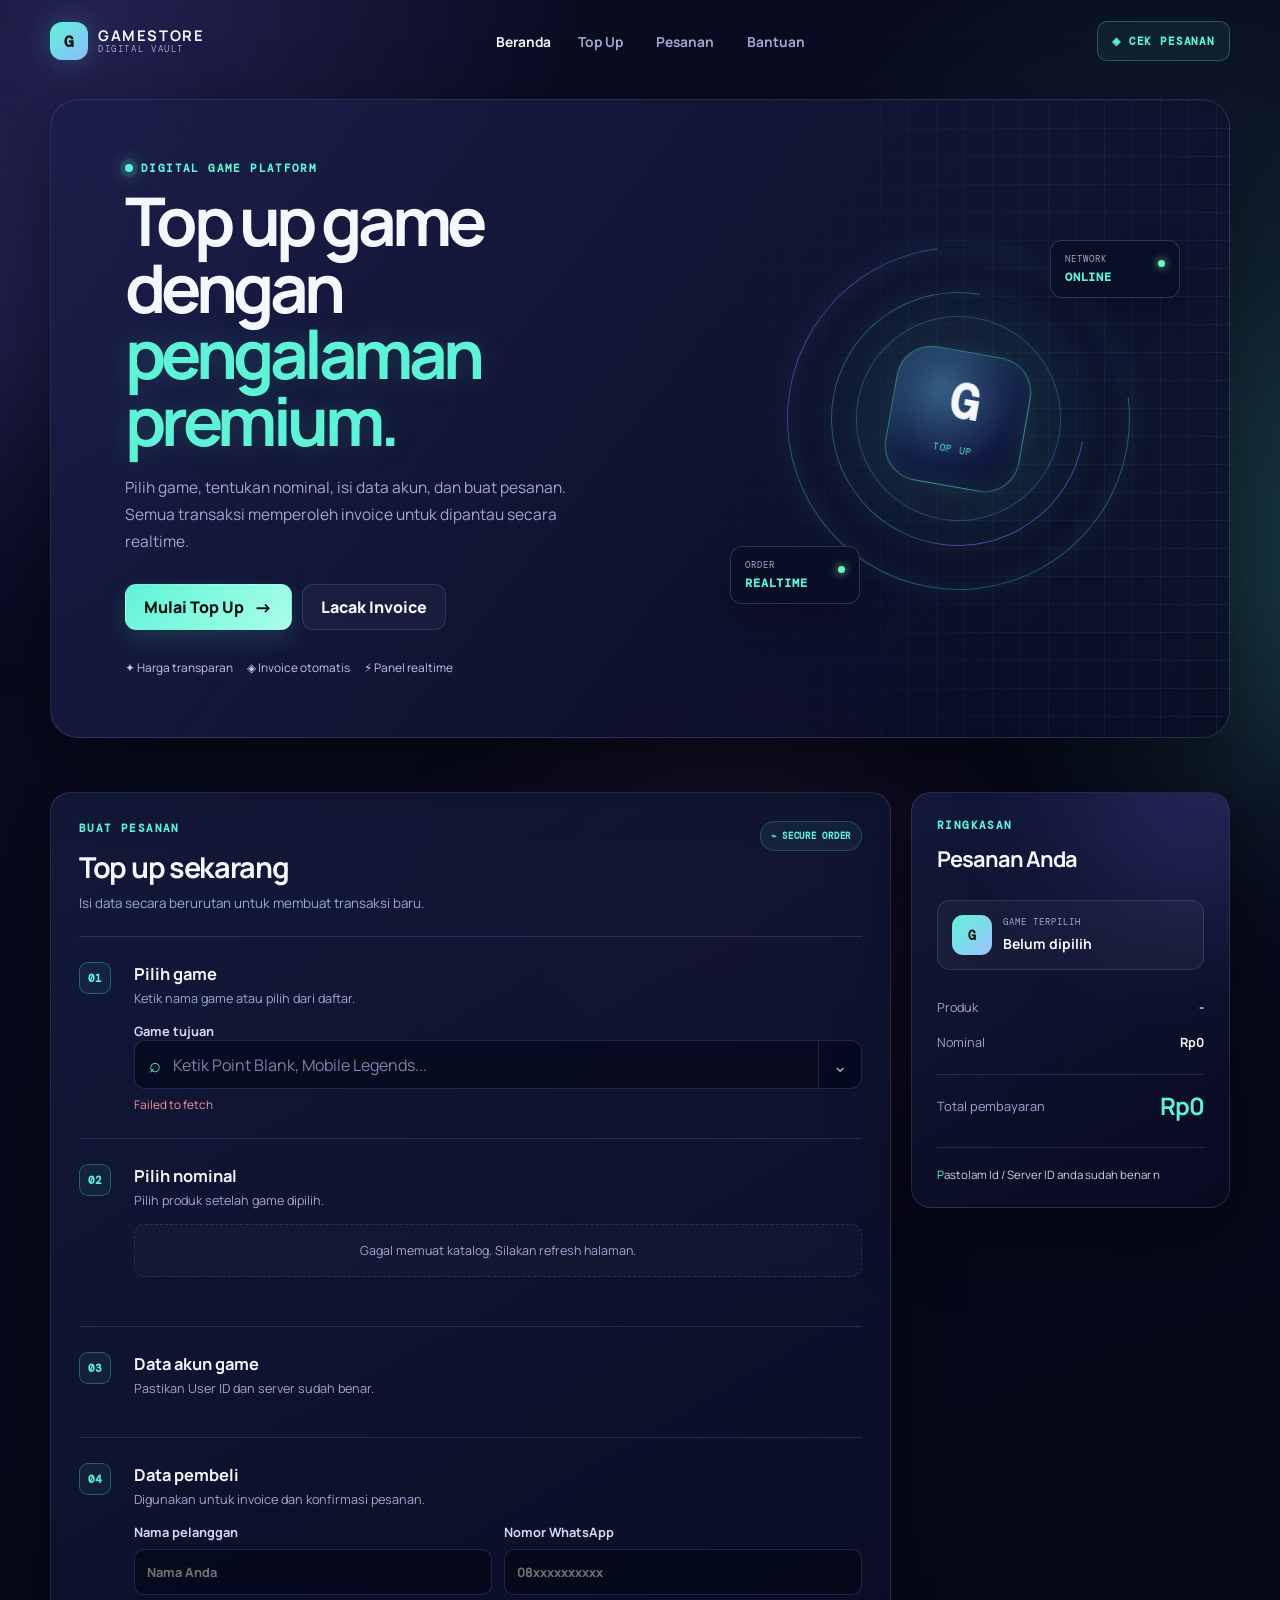
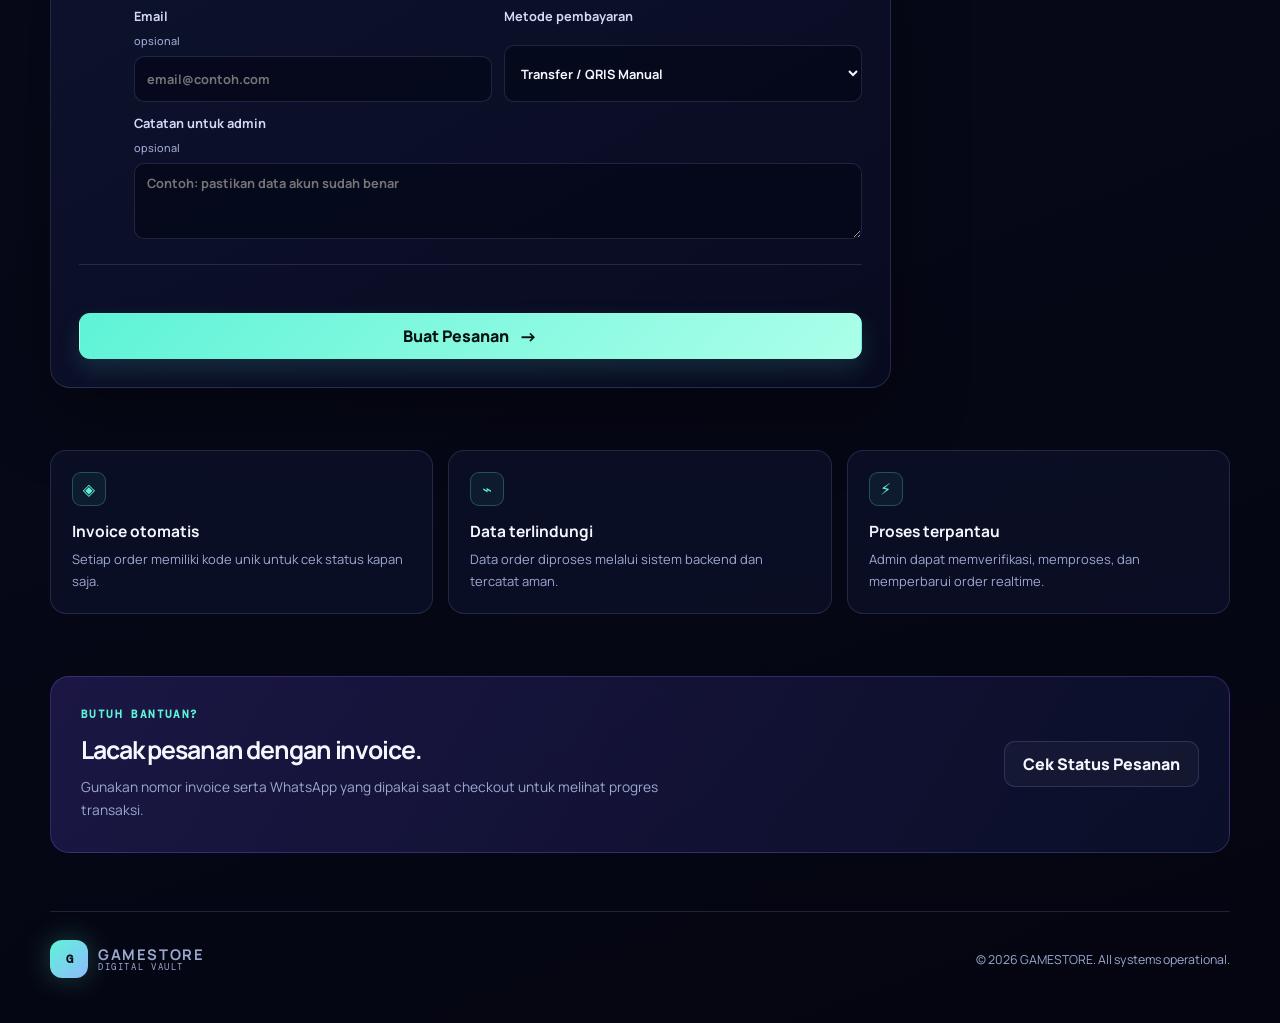
==== storefront/index.html @ 0020d5bc "Update index.html" ====
<!DOCTYPE html>
<html lang="id">
<head>
  <meta charset="UTF-8" />
  <meta name="viewport" content="width=device-width, initial-scale=1.0" />
  <meta name="theme-color" content="#07091a" />
  <meta name="description" content="Top up game modern, cepat, aman, dan tercatat otomatis." />
  <title>GAMESTORE — Top Up Game & Voucher</title>
  <link rel="stylesheet" href="./style.css" />
</head>
<body>
  <div class="aurora aurora-violet"></div>
  <div class="aurora aurora-cyan"></div>
  <div class="aurora aurora-pink"></div>

  <header class="site-header">
    <a class="brand" href="#home" aria-label="GAMESTORE Beranda">
      <span class="brand-symbol">G</span>
      <span class="brand-text"><b>GAMESTORE</b><small>DIGITAL VAULT</small></span>
    </a>

    <nav class="top-nav" aria-label="Navigasi utama">
      <a class="is-active" href="#home">Beranda</a>
      <a href="#topup">Top Up</a>
      <button type="button" data-open-track>Pesanan</button>
      <a href="#help">Bantuan</a>
    </nav>

    <button type="button" class="track-button" data-open-track>
      <span>◈</span> CEK PESANAN
    </button>
  </header>

  <main id="home" class="site-main">
    <section class="hero">
      <div class="hero-copy">
        <p class="eyebrow"><span class="status-dot"></span> DIGITAL GAME PLATFORM</p>
        <h1>Top up game dengan <span>pengalaman premium.</span></h1>
        <p class="hero-description">Pilih game, tentukan nominal, isi data akun, dan buat pesanan. Semua transaksi memperoleh invoice untuk dipantau secara realtime.</p>
        <div class="hero-actions">
          <a class="button button-primary" href="#topup">Mulai Top Up <span>→</span></a>
          <button type="button" class="button button-secondary" data-open-track>Lacak Invoice</button>
        </div>
        <div class="hero-points">
          <span>✦ Harga transparan</span>
          <span>◈ Invoice otomatis</span>
          <span>⚡ Panel realtime</span>
        </div>
      </div>

      <div class="hero-orbit" aria-hidden="true">
        <div class="orbit orbit-one"></div>
        <div class="orbit orbit-two"></div>
        <div class="orbit orbit-three"></div>
        <div class="core-card">
          <strong>G</strong>
          <span>TOP UP</span>
        </div>
        <div class="signal-card signal-top"><small>NETWORK</small><b>ONLINE</b><i></i></div>
        <div class="signal-card signal-bottom"><small>ORDER</small><b>REALTIME</b><i></i></div>
      </div>
    </section>

    <section id="topup" class="checkout-layout">
      <div class="checkout-card">
        <div class="card-heading">
          <div>
            <p class="eyebrow">BUAT PESANAN</p>
            <h2>Top up sekarang</h2>
            <p>Isi data secara berurutan untuk membuat transaksi baru.</p>
          </div>
          <span class="secure-chip">⌁ SECURE ORDER</span>
        </div>

        <form id="checkout-form" novalidate>
          <section class="form-step">
            <div class="step-number">01</div>
            <div class="step-content">
              <div class="step-title"><h3>Pilih game</h3><p>Ketik nama game atau pilih dari daftar.</p></div>
              <label class="field-label" for="game-input">Game tujuan</label>
              <div class="game-picker" id="game-picker">
                <span class="picker-icon">⌕</span>
                <input id="game-input" type="text" placeholder="Ketik Point Blank, Mobile Legends..." autocomplete="off" />
                <button id="game-picker-toggle" type="button" aria-label="Buka pilihan game">⌄</button>
                <div id="game-dropdown" class="game-dropdown is-hidden"></div>
              </div>
              <p id="game-picker-message" class="field-message"></p>
            </div>
          </section>

          <section class="form-step" id="product-step">
            <div class="step-number">02</div>
            <div class="step-content">
              <div class="step-title"><h3>Pilih nominal</h3><p>Pilih produk setelah game dipilih.</p></div>
              <div id="product-options" class="product-options">
                <div class="empty-selection">Pilih game terlebih dahulu untuk melihat nominal.</div>
              </div>
              <p id="product-message" class="field-message"></p>
            </div>
          </section>

          <section class="form-step" id="account-step">
            <div class="step-number">03</div>
            <div class="step-content">
              <div class="step-title"><h3>Data akun game</h3><p>Pastikan User ID dan server sudah benar.</p></div>
              <div id="dynamic-account-fields" class="form-grid"></div>
            </div>
          </section>

          <section class="form-step">
            <div class="step-number">04</div>
            <div class="step-content">
              <div class="step-title"><h3>Data pembeli</h3><p>Digunakan untuk invoice dan konfirmasi pesanan.</p></div>
              <div class="form-grid form-grid-two">
                <label class="form-field">Nama pelanggan<input id="customer-name" type="text" maxlength="100" placeholder="Nama Anda" required /></label>
                <label class="form-field">Nomor WhatsApp<input id="customer-phone" type="tel" inputmode="numeric" maxlength="16" placeholder="08xxxxxxxxxx" required /></label>
                <label class="form-field">Email <em>opsional</em><input id="customer-email" type="email" maxlength="150" placeholder="email@contoh.com" /></label>
                <label class="form-field">Metode pembayaran<select id="payment-method"><option value="manual_transfer">Transfer / QRIS Manual</option></select></label>
              </div>
              <label class="form-field">Catatan untuk admin <em>opsional</em><textarea id="customer-note" rows="3" maxlength="1000" placeholder="Contoh: pastikan data akun sudah benar"></textarea></label>
            </div>
          </section>

          <p id="checkout-message" class="form-message" role="status"></p>
          <button id="create-order-button" type="submit" class="button button-primary button-submit">Buat Pesanan <span>→</span></button>
        </form>
      </div>

      <aside class="summary-card">
        <div class="summary-glow"></div>
        <div class="summary-heading"><p class="eyebrow">RINGKASAN</p><h2>Pesanan Anda</h2></div>
        <div class="summary-game"><span class="summary-game-icon" id="summary-game-icon">G</span><div><small>GAME TERPILIH</small><strong id="summary-game-name">Belum dipilih</strong></div></div>
        <div class="summary-line"><span>Produk</span><b id="summary-product-name">-</b></div>
        <div class="summary-line"><span>Nominal</span><b id="summary-product-price">Rp0</b></div>
        <div class="summary-divider"></div>
        <div class="summary-total"><span>Total pembayaran</span><strong id="checkout-total">Rp0</strong></div>
        <div class="summary-trust"><span>Pastolam Id / Server ID anda sudah benar n</span></div>
      </aside>
    </section>

    <section class="benefit-section">
      <article><span class="benefit-icon">◈</span><h3>Invoice otomatis</h3><p>Setiap order memiliki kode unik untuk cek status kapan saja.</p></article>
      <article><span class="benefit-icon">⌁</span><h3>Data terlindungi</h3><p>Data order diproses melalui sistem backend dan tercatat aman.</p></article>
      <article><span class="benefit-icon">⚡</span><h3>Proses terpantau</h3><p>Admin dapat memverifikasi, memproses, dan memperbarui order realtime.</p></article>
    </section>

    <section id="help" class="help-section">
      <div><p class="eyebrow">BUTUH BANTUAN?</p><h2>Lacak pesanan dengan invoice.</h2><p>Gunakan nomor invoice serta WhatsApp yang dipakai saat checkout untuk melihat progres transaksi.</p></div>
      <button type="button" class="button button-secondary" data-open-track>Cek Status Pesanan</button>
    </section>
  </main>

  <footer class="site-footer">
    <a class="brand" href="#home"><span class="brand-symbol">G</span><span class="brand-text"><b>GAMESTORE</b><small>DIGITAL VAULT</small></span></a>
    <p>© <span id="year"></span> GAMESTORE. All systems operational.</p>
  </footer>

  <div id="track-modal" class="modal is-hidden" role="dialog" aria-modal="true" aria-label="Lacak pesanan">
    <div class="modal-backdrop" data-close-track></div>
    <section class="track-panel">
      <button class="modal-close" type="button" data-close-track aria-label="Tutup">×</button>
      <p class="eyebrow">LACAK TRANSAKSI</p>
      <h2>Cek status pesanan</h2>
      <p>Masukkan invoice dan nomor WhatsApp yang digunakan saat checkout.</p>
      <form id="track-form" class="track-form">
        <label class="form-field">Nomor invoice<input id="order-code" name="orderCode" type="text" placeholder="GMS-20260913-XXXXXX" required /></label>
        <label class="form-field">Nomor WhatsApp<input id="track-phone" name="phone" type="tel" inputmode="numeric" placeholder="08xxxxxxxxxx" required /></label>
        <button type="submit" class="button button-primary button-submit">Cek Pesanan <span>→</span></button>
      </form>
      <p id="track-message" class="form-message" role="status"></p>
      <div id="track-result" class="track-result is-hidden"></div>
    </section>
  </div>

  <div id="success-modal" class="modal is-hidden" role="dialog" aria-modal="true" aria-label="Order berhasil">
    <div class="modal-backdrop" data-close-success></div>
    <section class="success-panel">
      <div class="success-symbol">✓</div>
      <p class="eyebrow">ORDER BERHASIL DIBUAT</p>
      <h2>Simpan invoice Anda</h2>
      <p id="success-product-text"></p>
      <div class="invoice-box"><span>NOMOR INVOICE</span><strong id="success-order-code">-</strong></div>
      <div class="success-total"><span>Total pembayaran</span><strong id="success-total-amount">Rp0</strong></div>
      <p class="success-note">Gunakan nomor invoice dan WhatsApp Anda pada menu Pesanan untuk memantau status transaksi.</p>
      <button id="close-success-button" type="button" class="button button-primary button-submit">Selesai</button>
    </section>
  </div>

  <script src="./app.js"></script>
</body>
</html>
---- storefront/style.css ----
@import url("https://fonts.googleapis.com/css2?family=DM+Mono:wght@400;500&family=Manrope:wght@400;500;600;700;800&display=swap");

:root {
  --bg: #07091a;
  --bg-deep: #03040d;
  --surface: rgba(17, 23, 53, 0.8);
  --surface-solid: #111735;
  --surface-soft: #18204a;
  --border: rgba(165, 181, 255, 0.16);
  --border-bright: rgba(94, 243, 215, 0.48);
  --text: #f5f7ff;
  --muted: #9da9d0;
  --cyan: #5ef3d7;
  --cyan-light: #acffe9;
  --violet: #886eff;
  --blue: #4f9cff;
  --pink: #ff69b4;
  --gold: #ffcc71;
  --danger: #ff8da0;
  --success: #74efbe;
  --shadow: 0 24px 75px rgba(0, 0, 0, 0.42);
  --radius: 20px;
}

* { box-sizing: border-box; }
html { scroll-behavior: smooth; }
body {
  min-width: 320px;
  margin: 0;
  color: var(--text);
  background:
    radial-gradient(circle at 8% 0%, rgba(136, 110, 255, 0.21), transparent 30rem),
    radial-gradient(circle at 92% 14%, rgba(94, 243, 215, 0.13), transparent 28rem),
    linear-gradient(160deg, #090c21 0%, var(--bg) 54%, #040510 100%);
  font-family: "Manrope", Inter, system-ui, sans-serif;
}
button, input, select, textarea { font: inherit; }
button { cursor: pointer; }
a { color: inherit; text-decoration: none; }
.is-hidden { display: none !important; }

.aurora { position: fixed; z-index: -1; width: 430px; height: 430px; border-radius: 50%; filter: blur(100px); opacity: 0.13; pointer-events: none; }
.aurora-violet { top: 12%; left: -260px; background: var(--violet); }
.aurora-cyan { top: 45%; right: -270px; background: var(--cyan); }
.aurora-pink { bottom: -260px; left: 40%; background: var(--pink); opacity: 0.08; }

.site-header, .site-main, .site-footer { width: min(1180px, calc(100% - 40px)); margin-inline: auto; }
.site-header { display: flex; min-height: 82px; align-items: center; justify-content: space-between; gap: 24px; }
.brand { display: inline-flex; align-items: center; gap: 10px; }
.brand-symbol { display: grid; width: 38px; height: 38px; place-items: center; color: #06100e; background: linear-gradient(135deg, var(--cyan), #8fbbff); border-radius: 12px; box-shadow: 0 0 29px rgba(94, 243, 215, 0.26); font-family: "DM Mono", monospace; font-weight: 800; }
.brand-text { display: grid; gap: 2px; line-height: 1; }
.brand-text b { font-size: 0.92rem; letter-spacing: 0.11em; }
.brand-text small { color: var(--muted); font-family: "DM Mono", monospace; font-size: 0.56rem; letter-spacing: 0.18em; }
.top-nav { display: flex; align-items: center; gap: 27px; color: var(--muted); font-size: 0.86rem; font-weight: 700; }
.top-nav a, .top-nav button { color: inherit; border: 0; background: transparent; font: inherit; font-weight: inherit; }
.top-nav a:hover, .top-nav button:hover, .top-nav .is-active { color: var(--text); }
.track-button { min-height: 40px; padding: 0 14px; color: var(--cyan); border: 1px solid rgba(94, 243, 215, 0.27); background: rgba(94, 243, 215, 0.06); border-radius: 10px; font-family: "DM Mono", monospace; font-size: 0.66rem; font-weight: 700; letter-spacing: 0.08em; }
.track-button:hover { background: rgba(94, 243, 215, 0.14); }

.hero { display: grid; position: relative; grid-template-columns: 1.08fr 0.92fr; min-height: 430px; overflow: hidden; margin-top: 17px; border: 1px solid var(--border); background: linear-gradient(128deg, rgba(27, 31, 73, 0.91), rgba(8, 12, 33, 0.8)); border-radius: 28px; box-shadow: var(--shadow); }
.hero::after { position: absolute; top: 0; right: 0; width: 51%; height: 100%; background-image: linear-gradient(rgba(126, 141, 243, 0.09) 1px, transparent 1px), linear-gradient(90deg, rgba(126, 141, 243, 0.09) 1px, transparent 1px); background-size: 28px 28px; content: ""; mask-image: linear-gradient(to left, black, transparent); }
.hero-copy { z-index: 1; padding: 61px clamp(30px, 6vw, 74px); }
.eyebrow { display: flex; align-items: center; gap: 8px; margin: 0 0 12px; color: var(--cyan); font-family: "DM Mono", monospace; font-size: 0.67rem; font-weight: 700; letter-spacing: 0.13em; }
.status-dot { width: 8px; height: 8px; background: var(--cyan); border-radius: 50%; box-shadow: 0 0 0 5px rgba(94, 243, 215, 0.12), 0 0 18px var(--cyan); }
.hero h1 { max-width: 640px; margin: 0; font-size: clamp(2.75rem, 5.25vw, 4.95rem); letter-spacing: -0.067em; line-height: 0.99; }
.hero h1 span { color: var(--cyan); text-shadow: 0 0 31px rgba(94, 243, 215, 0.18); }
.hero-description { max-width: 540px; margin: 21px 0 29px; color: var(--muted); font-size: 0.97rem; line-height: 1.75; }
.hero-actions { display: flex; flex-wrap: wrap; gap: 10px; }
.button { display: inline-flex; min-height: 46px; align-items: center; justify-content: center; gap: 10px; padding: 0 18px; border-radius: 11px; font-weight: 800; transition: transform 0.18s ease, background 0.18s ease; }
.button:hover { transform: translateY(-2px); }
.button-primary { color: #06120f; border: 1px solid transparent; background: linear-gradient(135deg, var(--cyan), var(--cyan-light)); box-shadow: 0 10px 25px rgba(94, 243, 215, 0.14); }
.button-primary:hover { background: #aeffeb; }
.button-primary span { font-size: 1.14rem; }
.button-secondary { color: var(--text); border: 1px solid var(--border); background: rgba(255, 255, 255, 0.035); }
.button-secondary:hover { border-color: rgba(165, 181, 255, 0.4); background: rgba(255, 255, 255, 0.08); }
.hero-points { display: flex; flex-wrap: wrap; gap: 14px; margin-top: 29px; color: #c0c9ea; font-size: 0.74rem; }
.hero-orbit { display: grid; position: relative; min-height: 100%; place-items: center; }
.orbit { position: absolute; border: 1px solid rgba(94, 243, 215, 0.33); border-radius: 50%; box-shadow: inset 0 0 28px rgba(94, 243, 215, 0.07), 0 0 32px rgba(94, 243, 215, 0.07); }
.orbit-one { width: 254px; height: 254px; border-right-color: transparent; border-bottom-color: rgba(136, 110, 255, 0.56); transform: rotate(-35deg); }
.orbit-two { width: 343px; height: 343px; border-top-color: transparent; border-left-color: rgba(136, 110, 255, 0.48); transform: rotate(38deg); }
.orbit-three { width: 205px; height: 205px; border-color: rgba(79, 156, 255, 0.35); transform: rotate(72deg); }
.core-card { display: grid; z-index: 1; width: 136px; height: 136px; place-items: center; color: var(--text); border: 1px solid rgba(94, 243, 215, 0.44); background: radial-gradient(circle at 35% 30%, #365f85, #111a42 61%, #090d20); border-radius: 35px; box-shadow: 0 0 58px rgba(94, 243, 215, 0.2), inset 0 0 28px rgba(94, 243, 215, 0.12); transform: rotate(10deg); }
.core-card strong { font-family: "DM Mono", monospace; font-size: 3rem; letter-spacing: -0.15em; }
.core-card span { margin-top: -36px; color: var(--cyan); font-family: "DM Mono", monospace; font-size: 0.56rem; letter-spacing: 0.18em; }
.signal-card { display: grid; position: absolute; z-index: 2; gap: 4px; min-width: 130px; padding: 12px 14px; border: 1px solid rgba(165, 181, 255, 0.22); background: rgba(9, 14, 35, 0.75); border-radius: 12px; box-shadow: 0 15px 35px rgba(0,0,0,0.23); backdrop-filter: blur(10px); }
.signal-card small { color: var(--muted); font-family: "DM Mono", monospace; font-size: 0.56rem; letter-spacing: 0.1em; }
.signal-card b { color: var(--cyan); font-family: "DM Mono", monospace; font-size: 0.78rem; letter-spacing: 0.06em; }
.signal-card i { position: absolute; top: 19px; right: 14px; width: 7px; height: 7px; background: var(--success); border-radius: 50%; box-shadow: 0 0 9px var(--success); }
.signal-top { top: 22%; right: 9%; }
.signal-bottom { bottom: 21%; left: 8%; }

.checkout-layout { display: grid; grid-template-columns: minmax(0, 1.45fr) minmax(280px, 0.55fr); gap: 20px; align-items: start; margin-top: 54px; }
.checkout-card, .summary-card { border: 1px solid var(--border); background: linear-gradient(150deg, rgba(20, 26, 61, 0.88), rgba(9, 12, 33, 0.9)); border-radius: var(--radius); box-shadow: var(--shadow); }
.checkout-card { padding: 28px; }
.card-heading { display: flex; align-items: start; justify-content: space-between; gap: 17px; padding-bottom: 24px; border-bottom: 1px solid var(--border); }
.card-heading h2, .summary-heading h2, .help-section h2, .track-panel h2, .success-panel h2 { margin: 0; letter-spacing: -0.045em; }
.card-heading h2 { font-size: 1.8rem; }
.card-heading p:not(.eyebrow) { margin: 7px 0 0; color: var(--muted); font-size: 0.84rem; }
.secure-chip { padding: 8px 10px; color: var(--cyan); border: 1px solid rgba(94, 243, 215, 0.22); background: rgba(94, 243, 215, 0.06); border-radius: 99px; font-family: "DM Mono", monospace; font-size: 0.58rem; font-weight: 700; letter-spacing: 0.08em; white-space: nowrap; }
.form-step { display: grid; grid-template-columns: 39px 1fr; gap: 16px; padding: 25px 0; border-bottom: 1px solid var(--border); }
.step-number { display: grid; width: 32px; height: 32px; place-items: center; color: var(--cyan); border: 1px solid rgba(94, 243, 215, 0.29); background: rgba(94, 243, 215, 0.06); border-radius: 9px; font-family: "DM Mono", monospace; font-size: 0.68rem; font-weight: 700; }
.step-title { margin-bottom: 15px; }
.step-title h3 { margin: 0; font-size: 1.03rem; }
.step-title p { margin: 5px 0 0; color: var(--muted); font-size: 0.79rem; }
.field-label, .form-field { display: grid; gap: 8px; color: #d1d9f5; font-size: 0.8rem; font-weight: 700; }
.form-field em { color: var(--muted); font-size: 0.68rem; font-style: normal; font-weight: 500; }
.game-picker { display: flex; position: relative; min-height: 49px; align-items: center; gap: 10px; padding-left: 14px; border: 1px solid var(--border); background: rgba(3, 6, 20, 0.57); border-radius: 11px; }
.game-picker:focus-within { border-color: var(--cyan); box-shadow: 0 0 0 3px rgba(94, 243, 215, 0.09); }
.picker-icon { color: var(--cyan); font-size: 1.22rem; }
.game-picker input { width: 100%; min-width: 0; color: var(--text); border: 0; outline: 0; background: transparent; }
.game-picker input::placeholder { color: #7684ae; }
.game-picker button { width: 46px; height: 47px; color: var(--muted); border: 0; border-left: 1px solid var(--border); background: transparent; font-size: 1.15rem; }
.game-dropdown {
  position: absolute;
  z-index: 20;
  top: calc(100% + 10px);
  right: 0;
  left: 0;
  max-height: 340px;
  overflow-y: auto;
  padding: 10px;
  border: 1px solid rgba(165, 181, 255, 0.30);
  background: #101633;
  border-radius: 14px;
  box-shadow: 0 22px 46px rgba(0, 0, 0, 0.48);
}

.game-option {
  display: flex;
  width: 100%;
  min-height: 64px;
  align-items: center;
  gap: 14px;
  padding: 12px 14px;
  color: var(--text);
  border: 0;
  background: transparent;
  border-radius: 11px;
  line-height: 1.4;
  text-align: left;
}

.game-option + .game-option {
  margin-top: 7px;
}

.game-option:hover,
.game-option:focus-visible,
.game-option.is-selected {
  background: rgba(94, 243, 215, 0.12);
  outline: none;
}

.game-option-icon,
.summary-game-icon {
  display: grid;
  width: 40px;
  height: 40px;
  flex: 0 0 40px;
  place-items: center;
  color: #07120f;
  background: linear-gradient(135deg, var(--cyan), #9ec2ff);
  border-radius: 11px;
  font-family: "DM Mono", monospace;
  font-size: 0.74rem;
  font-weight: 800;
}

.game-option-copy {
  display: grid;
  min-width: 0;
  gap: 4px;
}


.game-option-copy b {
  overflow: hidden;
  font-size: 0.88rem;
  line-height: 1.35;
  text-overflow: ellipsis;
  white-space: nowrap;
}

.game-option-copy small {
  overflow: hidden;
  color: var(--muted);
  font-size: 0.73rem;
  line-height: 1.35;
  text-overflow: ellipsis;
  white-space: nowrap;
}

.field-message { min-height: 17px; margin: 7px 0 0; color: var(--danger); font-size: 0.74rem; }
.product-options { display: grid; grid-template-columns: repeat(2, minmax(0, 1fr)); gap: 10px; }
.empty-selection { grid-column: 1 / -1; padding: 17px; color: var(--muted); border: 1px dashed var(--border); background: rgba(255,255,255,0.02); border-radius: 11px; font-size: 0.78rem; text-align: center; }
.product-option { display: grid; position: relative; min-height: 87px; gap: 7px; align-content: center; padding: 14px; color: var(--text); border: 1px solid var(--border); background: rgba(255,255,255,0.026); border-radius: 12px; text-align: left; transition: transform 0.16s ease, border 0.16s ease, background 0.16s ease; }
.product-option:hover { border-color: rgba(94, 243, 215, 0.42); background: rgba(94, 243, 215, 0.06); transform: translateY(-2px); }
.product-option.is-selected { border-color: var(--cyan); background: rgba(94, 243, 215, 0.11); box-shadow: 0 0 0 3px rgba(94, 243, 215, 0.07); }
.product-option b { font-size: 0.81rem; line-height: 1.42; }
.product-option span { color: var(--cyan); font-size: 0.83rem; font-weight: 800; }
.product-option i { position: absolute; top: 10px; right: 10px; color: var(--cyan); font-style: normal; }
.form-grid { display: grid; grid-template-columns: repeat(2, minmax(0, 1fr)); gap: 12px; }
.form-grid-two { margin-bottom: 12px; }
.form-field input, .form-field select, .form-field textarea { width: 100%; min-height: 46px; padding: 10px 12px; color: var(--text); border: 1px solid var(--border); outline: 0; background: rgba(3, 6, 20, 0.57); border-radius: 10px; }
.form-field textarea { min-height: auto; resize: vertical; }
.form-field input:focus, .form-field select:focus, .form-field textarea:focus { border-color: var(--cyan); box-shadow: 0 0 0 3px rgba(94, 243, 215, 0.09); }
.form-message { min-height: 20px; margin: 18px 0 10px; color: var(--danger); font-size: 0.79rem; }
.button-submit { width: 100%; }

.summary-card { position: sticky; top: 20px; overflow: hidden; padding: 25px; }
.summary-glow { position: absolute; top: -115px; right: -95px; width: 245px; height: 245px; background: var(--violet); border-radius: 50%; filter: blur(73px); opacity: 0.2; }
.summary-heading, .summary-game, .summary-line, .summary-divider, .summary-total, .summary-trust { position: relative; z-index: 1; }
.summary-heading h2 { font-size: 1.36rem; }
.summary-game { display: flex; gap: 11px; align-items: center; margin: 26px 0 20px; padding: 14px; border: 1px solid var(--border); background: rgba(255,255,255,0.035); border-radius: 13px; }
.summary-game-icon { width: 40px; height: 40px; font-size: 0.8rem; }
.summary-game small { display: block; margin-bottom: 4px; color: var(--muted); font-family: "DM Mono", monospace; font-size: 0.57rem; letter-spacing: 0.11em; }
.summary-game strong { font-size: 0.87rem; }
.summary-line { display: flex; gap: 15px; align-items: start; justify-content: space-between; padding: 9px 0; color: var(--muted); font-size: 0.79rem; }
.summary-line b { max-width: 58%; color: var(--text); font-size: 0.79rem; text-align: right; }
.summary-divider { height: 1px; margin: 14px 0; background: var(--border); }
.summary-total { display: flex; align-items: center; justify-content: space-between; }
.summary-total span { color: var(--muted); font-size: 0.8rem; }
.summary-total strong { color: var(--cyan); font-size: 1.5rem; letter-spacing: -0.04em; }
.summary-trust { display: grid; gap: 9px; margin-top: 25px; padding-top: 19px; color: #c7d1f0; border-top: 1px solid var(--border); font-size: 0.72rem; }
.summary-trust span::first-letter { color: var(--cyan); }

.benefit-section { display: grid; grid-template-columns: repeat(3, 1fr); gap: 15px; margin: 62px 0; }
.benefit-section article { padding: 21px; border: 1px solid var(--border); background: rgba(15, 20, 49, 0.57); border-radius: 16px; }
.benefit-icon { display: grid; width: 34px; height: 34px; place-items: center; color: var(--cyan); border: 1px solid rgba(94, 243, 215, 0.25); background: rgba(94, 243, 215, 0.06); border-radius: 9px; }
.benefit-section h3 { margin: 14px 0 7px; font-size: 0.97rem; }
.benefit-section p { margin: 0; color: var(--muted); font-size: 0.81rem; line-height: 1.65; }
.help-section { display: flex; align-items: center; justify-content: space-between; gap: 25px; margin-bottom: 58px; padding: 30px; border: 1px solid rgba(136, 110, 255, 0.28); background: linear-gradient(120deg, rgba(63, 48, 145, 0.38), rgba(14, 20, 52, 0.66)); border-radius: 19px; }
.help-section h2 { font-size: 1.55rem; }
.help-section p:not(.eyebrow) { max-width: 600px; margin: 10px 0 0; color: var(--muted); font-size: 0.86rem; line-height: 1.65; }
.site-footer { display: flex; align-items: center; justify-content: space-between; gap: 20px; padding: 27px 0 43px; color: var(--muted); border-top: 1px solid var(--border); font-size: 0.77rem; }

.modal { display: grid; position: fixed; z-index: 100; inset: 0; place-items: center; padding: 20px; }
.modal-backdrop { position: absolute; inset: 0; background: rgba(2,4,14,0.78); backdrop-filter: blur(7px); }
.track-panel, .success-panel { position: relative; z-index: 1; width: min(460px, 100%); padding: 28px; border: 1px solid rgba(165,181,255,0.22); background: #0d1230; border-radius: 20px; box-shadow: 0 30px 90px rgba(0,0,0,0.55); }
.modal-close { position: absolute; top: 16px; right: 16px; width: 34px; height: 34px; color: var(--muted); border: 1px solid var(--border); background: transparent; border-radius: 9px; font-size: 1.35rem; }
.track-panel > p:not(.eyebrow) { margin: 9px 0 20px; color: var(--muted); font-size: 0.84rem; line-height: 1.6; }
.track-form { display: grid; gap: 13px; }
.track-result { display: grid; gap: 7px; margin-top: 16px; padding: 15px; border: 1px solid rgba(94,243,215,0.22); background: rgba(94,243,215,0.06); border-radius: 12px; color: var(--muted); font-size: 0.81rem; }
.track-result strong { color: var(--cyan); font-family: "DM Mono", monospace; }
.success-panel { text-align: center; }
.success-symbol { display: grid; width: 59px; height: 59px; place-items: center; margin: 0 auto 18px; color: #07130f; background: var(--success); border-radius: 50%; box-shadow: 0 0 34px rgba(116,239,190,0.24); font-size: 1.8rem; font-weight: 900; }
.success-panel > p:not(.eyebrow) { color: var(--muted); font-size: 0.84rem; }
.invoice-box { display: grid; gap: 8px; margin: 22px 0 13px; padding: 18px; border: 1px dashed rgba(94,243,215,0.55); background: rgba(94,243,215,0.055); border-radius: 13px; }
.invoice-box span { color: var(--muted); font-family: "DM Mono", monospace; font-size: 0.62rem; letter-spacing: 0.12em; }
.invoice-box strong { color: var(--cyan); font-family: "DM Mono", monospace; font-size: 1.11rem; letter-spacing: 0.045em; }
.success-total { display: flex; align-items: center; justify-content: space-between; padding: 14px; border: 1px solid var(--border); border-radius: 11px; text-align: left; }
.success-total span { color: var(--muted); font-size: 0.77rem; }
.success-total strong { color: var(--cyan); }
.success-note { margin: 17px 0; line-height: 1.6; }

@media (max-width: 900px) {
  .hero { grid-template-columns: 1fr 0.72fr; }
  .checkout-layout { grid-template-columns: 1fr; }
  .summary-card { position: static; }
}

@media (max-width: 680px) {
  .site-header, .site-main, .site-footer { width: min(100% - 28px, 1180px); }
  .site-header { min-height: 67px; }
  .top-nav { display: none; }
  .track-button { padding: 0 10px; font-size: 0.57rem; }
  .hero { grid-template-columns: 1fr; min-height: 402px; border-radius: 21px; }
  .hero-copy { padding: 39px 23px 28px; }
  .hero h1 { max-width: 360px; font-size: clamp(2.5rem, 12vw, 3.65rem); }
  .hero-description { max-width: 380px; font-size: 0.87rem; }
  .hero-points { gap: 8px; font-size: 0.67rem; }
  .hero-orbit { position: absolute; right: -35px; bottom: -52px; width: 232px; height: 232px; opacity: 0.66; }
  .orbit-one { width: 160px; height: 160px; }
  .orbit-two { width: 217px; height: 217px; }
  .orbit-three { width: 126px; height: 126px; }
  .core-card { width: 91px; height: 91px; border-radius: 25px; }
  .core-card strong { font-size: 2rem; }
  .core-card span { margin-top: -23px; font-size: 0.43rem; }
  .signal-card { display: none; }
  .checkout-layout { margin-top: 32px; }
  .checkout-card, .summary-card { border-radius: 16px; }
  .checkout-card { padding: 18px; }
  .card-heading { display: block; padding-bottom: 18px; }
  .card-heading h2 { font-size: 1.5rem; }
  .secure-chip { display: inline-block; margin-top: 13px; }
  .form-step { grid-template-columns: 31px 1fr; gap: 11px; padding: 20px 0; }
  .step-number { width: 28px; height: 28px; font-size: 0.6rem; }
  .step-title h3 { font-size: 0.93rem; }
  .step-title p { font-size: 0.72rem; }
  .product-options, .form-grid { grid-template-columns: 1fr; }
  .product-option { min-height: 75px; }
  .benefit-section { grid-template-columns: 1fr; gap: 10px; margin: 38px 0; }
  .help-section { display: block; margin-bottom: 37px; padding: 22px; }
  .help-section h2 { font-size: 1.32rem; }
  .help-section .button { width: 100%; margin-top: 18px; }
  .site-footer { display: block; padding-bottom: 30px; }
  .site-footer p { margin-top: 16px; }
  .modal { align-items: end; padding: 0; }
  .track-panel,
  .success-panel {
    width: 100%;
    max-height: 88vh;
    overflow-y: auto;
    padding: 25px 18px calc(25px + env(safe-area-inset-bottom));
    border-right: 0;
    border-bottom: 0;
    border-left: 0;
    border-radius: 21px 21px 0 0;
  }

  .game-dropdown {
    max-height: 285px;
    padding: 8px;
  }

  .game-option {
    min-height: 68px;
    gap: 13px;
    padding: 13px;
  }

  .game-option + .game-option {
    margin-top: 8px;
  }

  .game-option-copy {
    gap: 5px;
  }
}
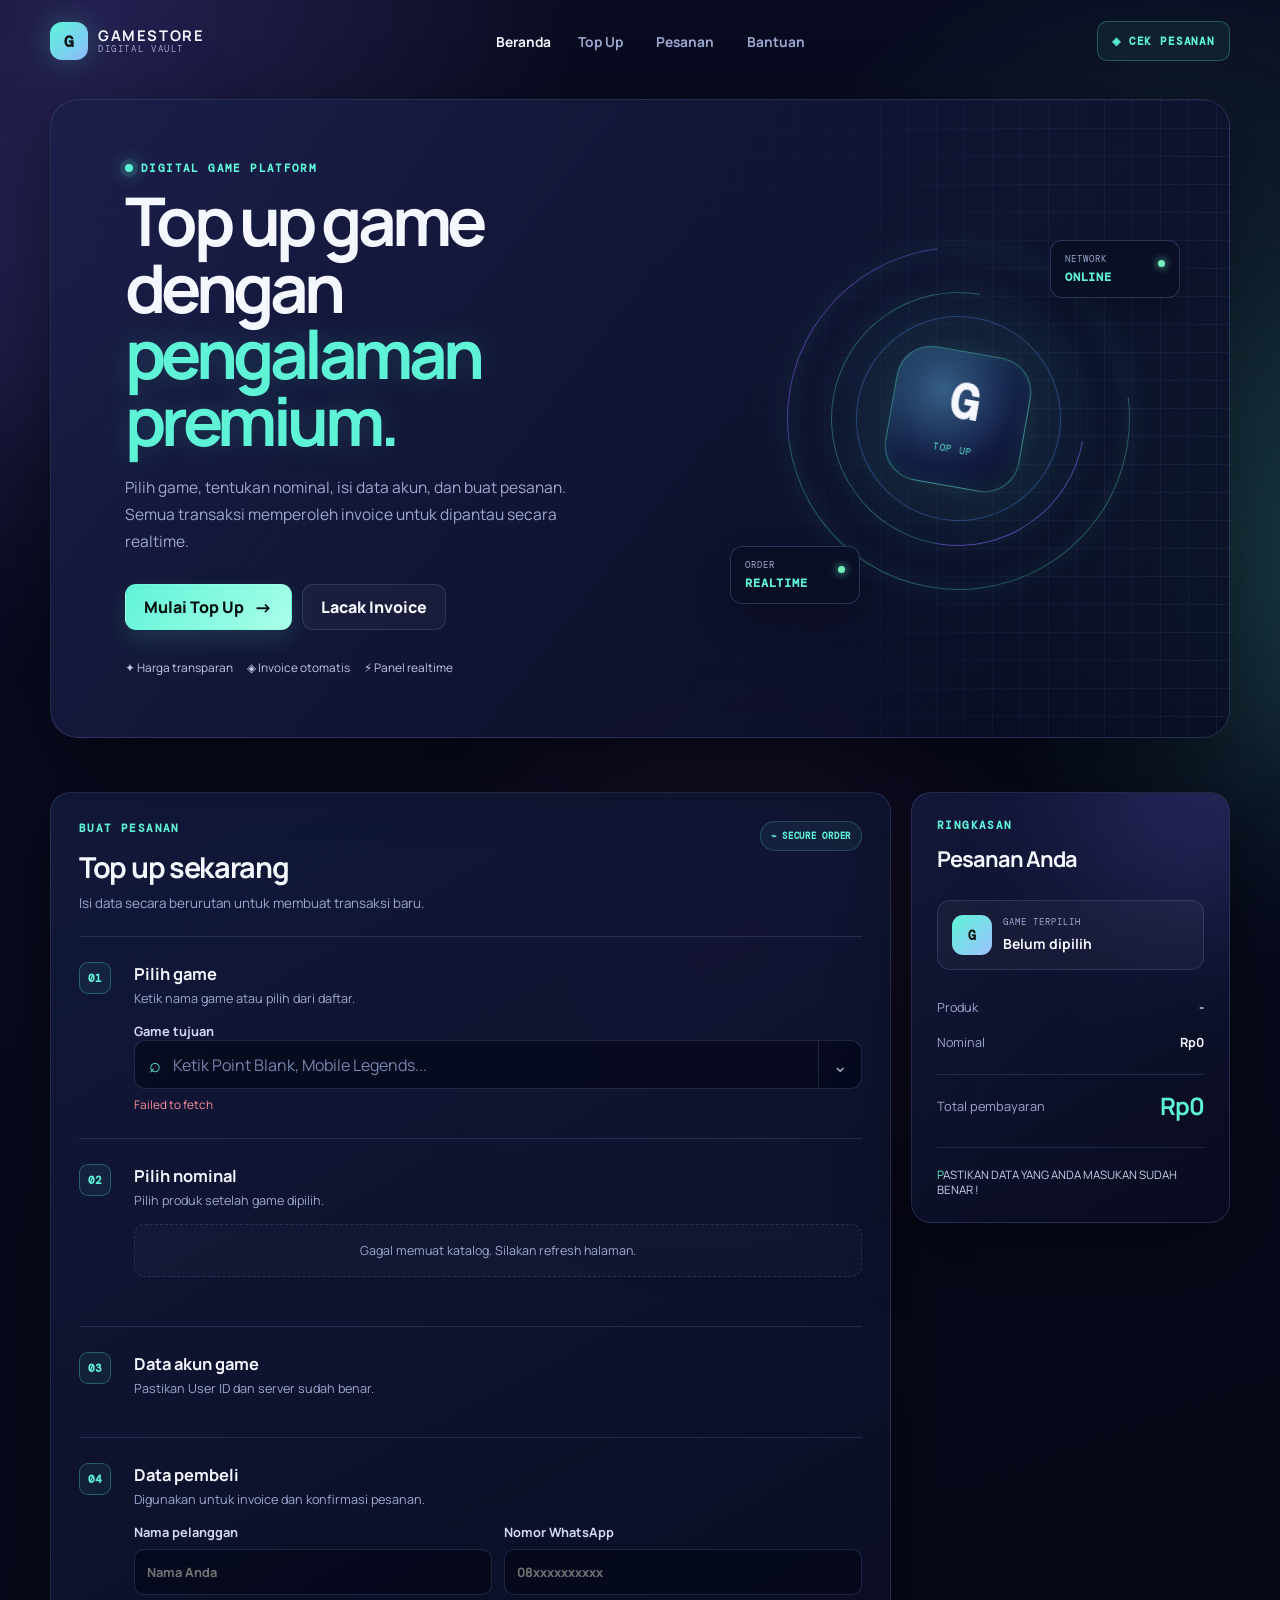
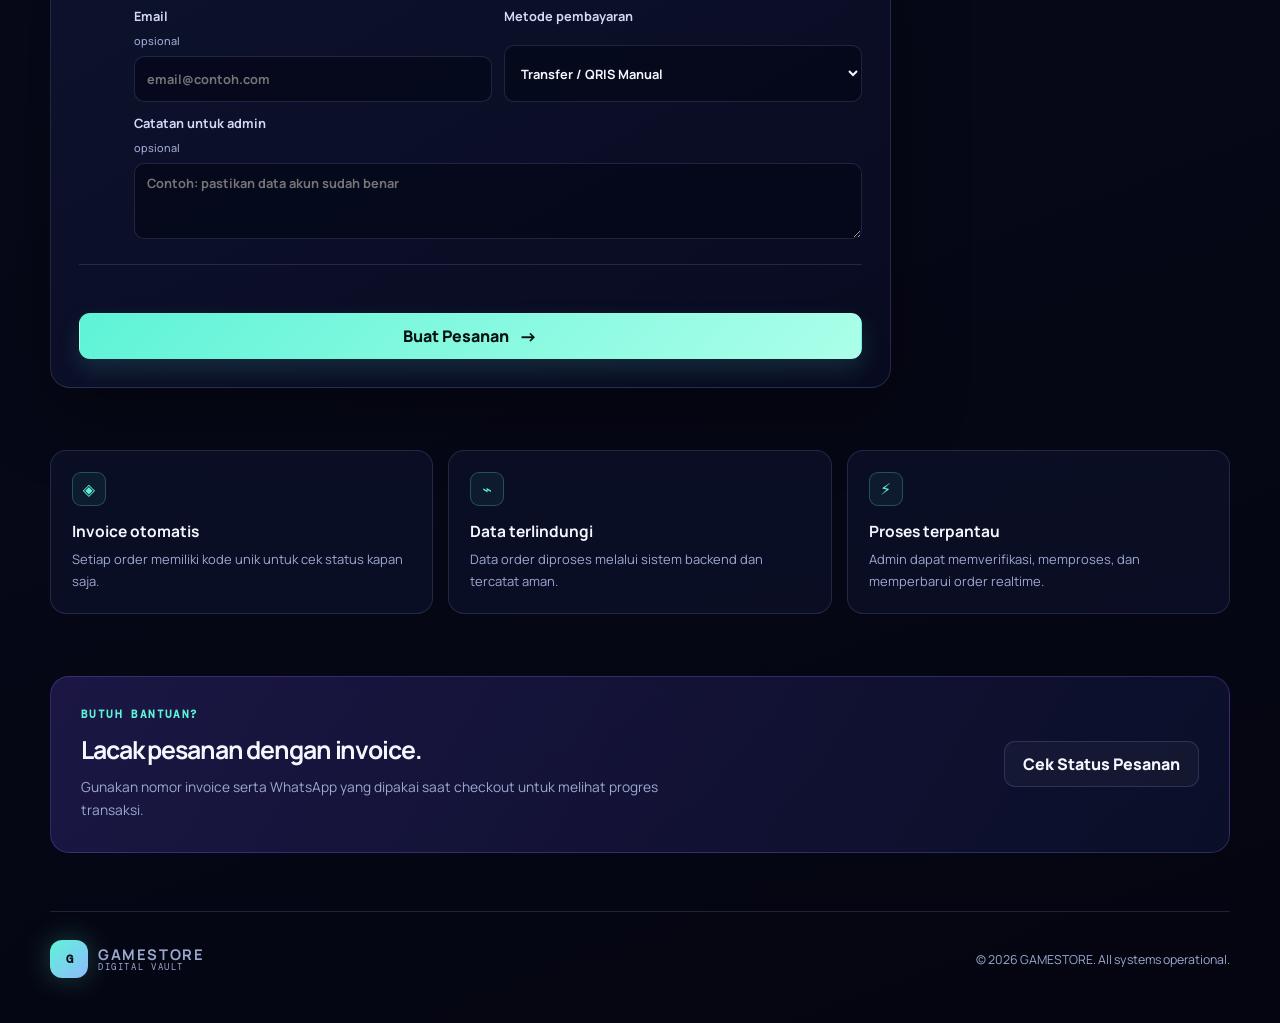
==== commit 0443af89: "Update index.html" ====
--- a/storefront/index.html
+++ b/storefront/index.html
@@ -134,7 +134,7 @@
         <div class="summary-line"><span>Nominal</span><b id="summary-product-price">Rp0</b></div>
         <div class="summary-divider"></div>
         <div class="summary-total"><span>Total pembayaran</span><strong id="checkout-total">Rp0</strong></div>
-        <div class="summary-trust"><span>Pastolam Id / Server ID anda sudah benar n</span></div>
+        <div class="summary-trust"><span>PASTIKAN DATA YANG ANDA MASUKAN SUDAH BENAR !</span></div>
       </aside>
     </section>
 
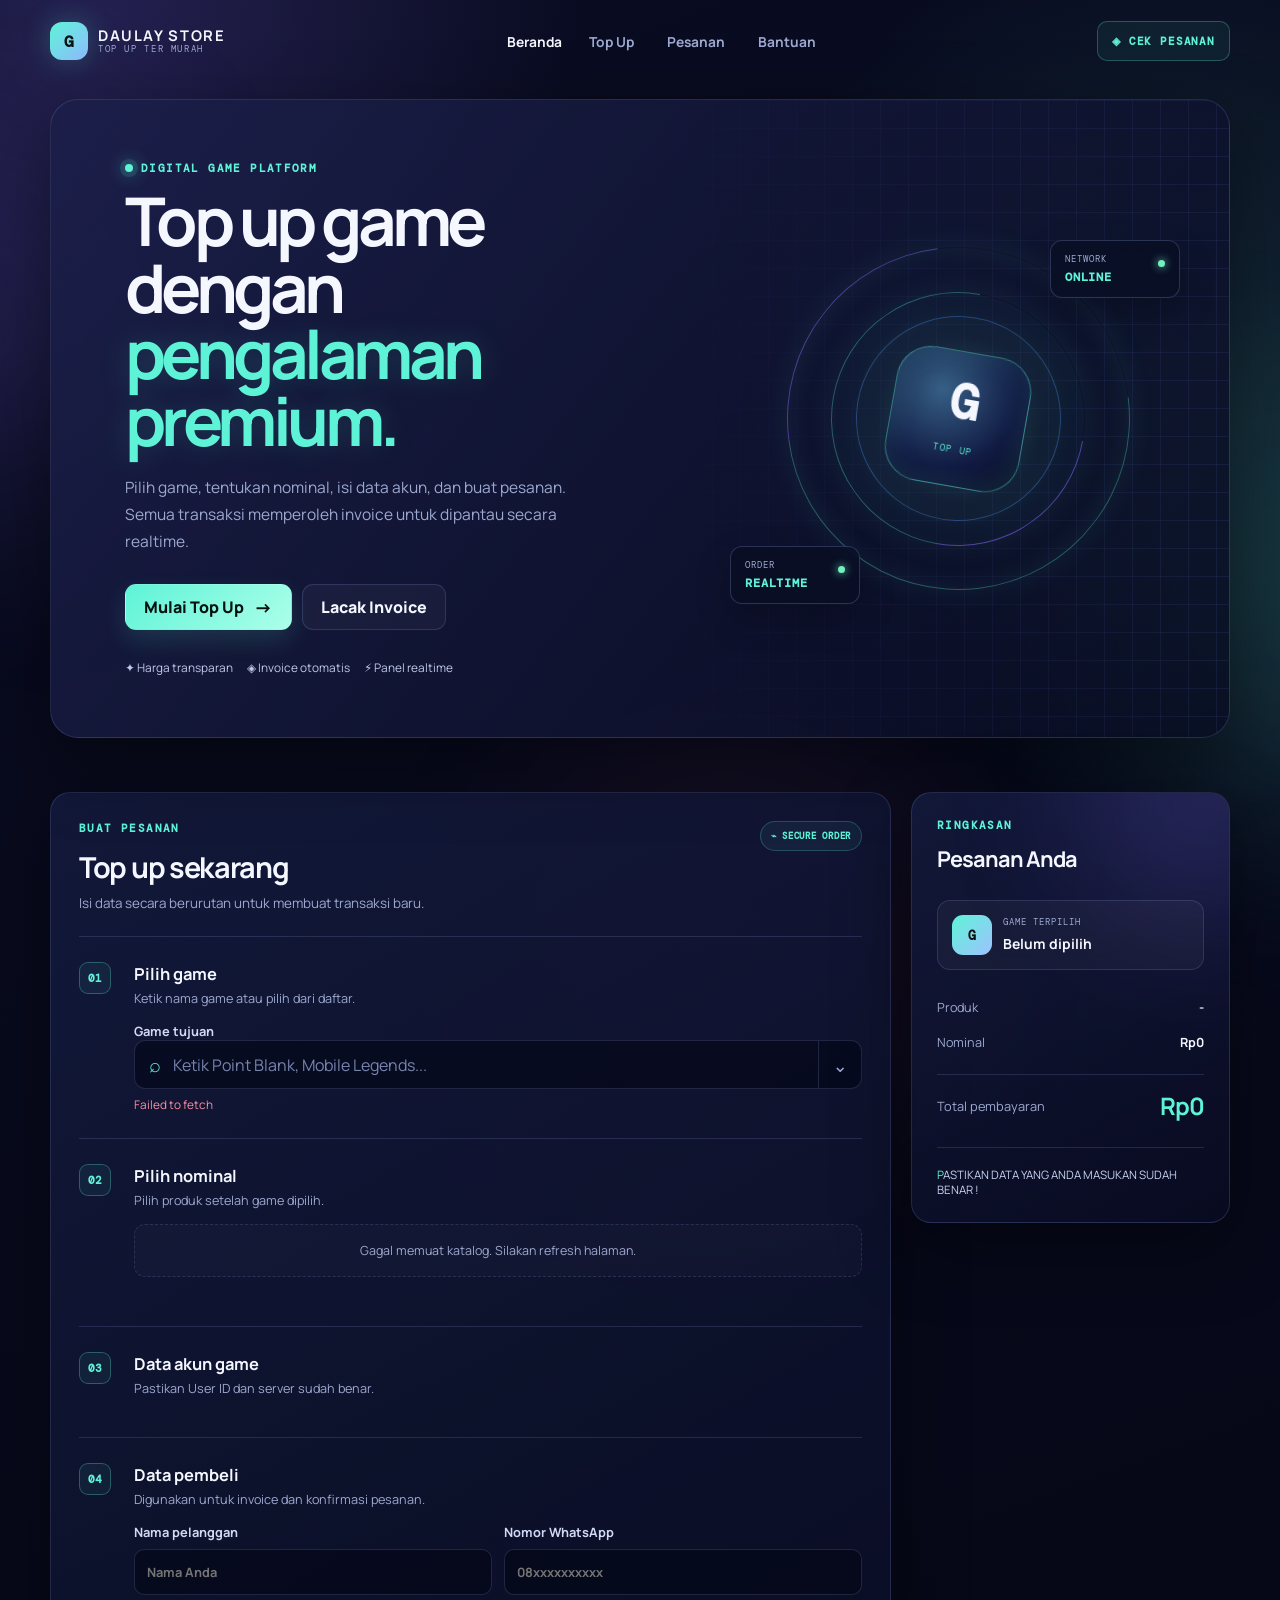
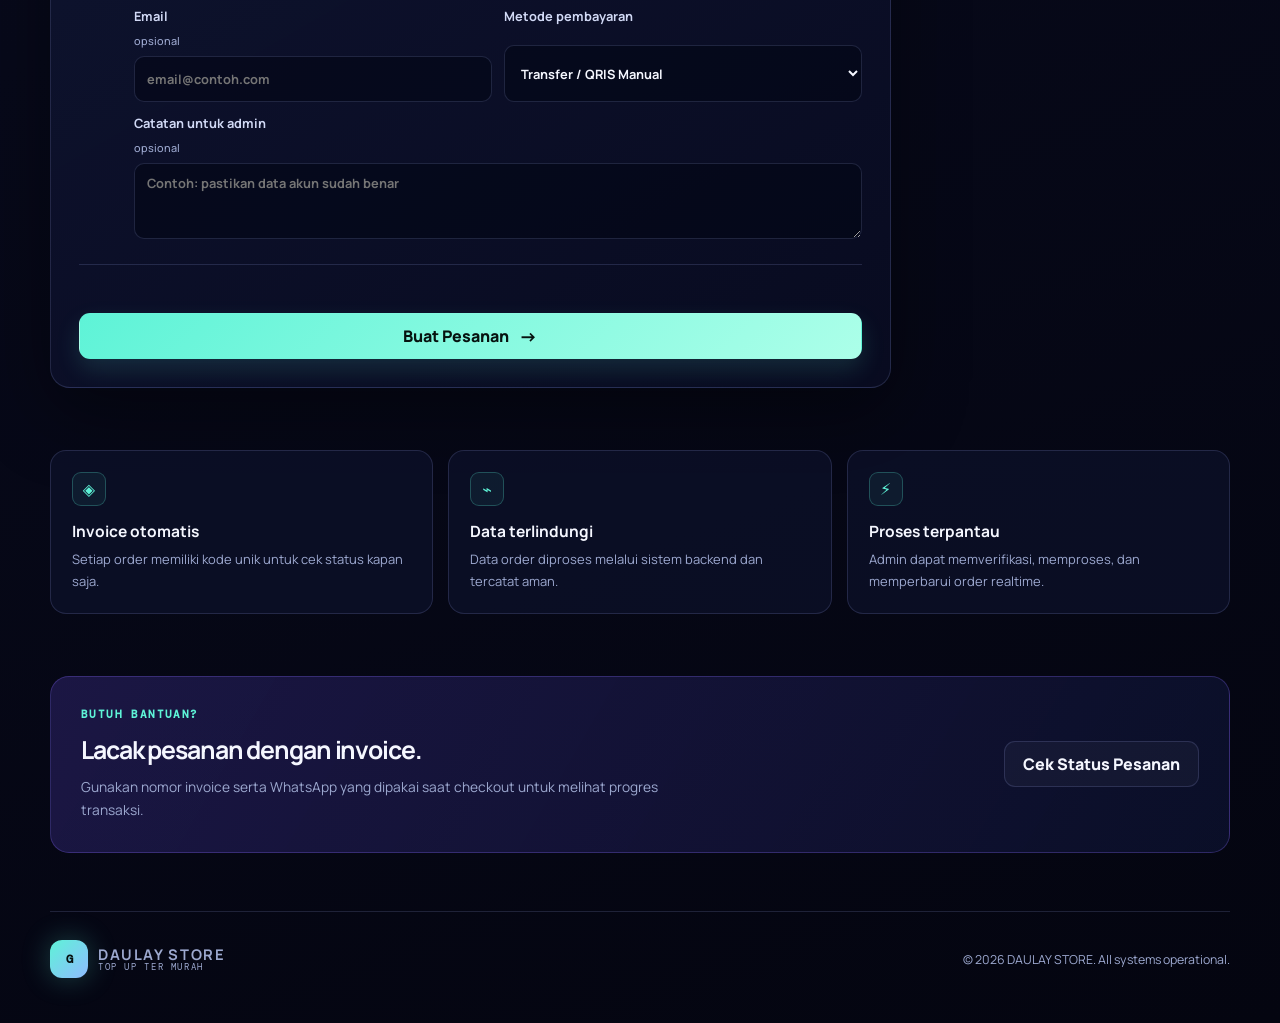
==== commit f59fcfdc: "Update index.html" ====
--- a/storefront/index.html
+++ b/storefront/index.html
@@ -5,7 +5,7 @@
   <meta name="viewport" content="width=device-width, initial-scale=1.0" />
   <meta name="theme-color" content="#07091a" />
   <meta name="description" content="Top up game modern, cepat, aman, dan tercatat otomatis." />
-  <title>GAMESTORE — Top Up Game & Voucher</title>
+  <title>DAULAY STORE — Top Up Game & Voucher</title>
   <link rel="stylesheet" href="./style.css" />
 </head>
 <body>
@@ -14,9 +14,9 @@
   <div class="aurora aurora-pink"></div>
 
   <header class="site-header">
-    <a class="brand" href="#home" aria-label="GAMESTORE Beranda">
+    <a class="brand" href="#home" aria-label="DAULAY STORE Beranda">
       <span class="brand-symbol">G</span>
-      <span class="brand-text"><b>GAMESTORE</b><small>DIGITAL VAULT</small></span>
+      <span class="brand-text"><b>DAULAY STORE</b><small>TOP UP TER MURAH</small></span>
     </a>
 
     <nav class="top-nav" aria-label="Navigasi utama">
@@ -151,8 +151,8 @@
   </main>
 
   <footer class="site-footer">
-    <a class="brand" href="#home"><span class="brand-symbol">G</span><span class="brand-text"><b>GAMESTORE</b><small>DIGITAL VAULT</small></span></a>
-    <p>© <span id="year"></span> GAMESTORE. All systems operational.</p>
+    <a class="brand" href="#home"><span class="brand-symbol">G</span><span class="brand-text"><b>DAULAY STORE</b><small>TOP UP TER MURAH</small></span></a>
+    <p>© <span id="year"></span> DAULAY STORE. All systems operational.</p>
   </footer>
 
   <div id="track-modal" class="modal is-hidden" role="dialog" aria-modal="true" aria-label="Lacak pesanan">
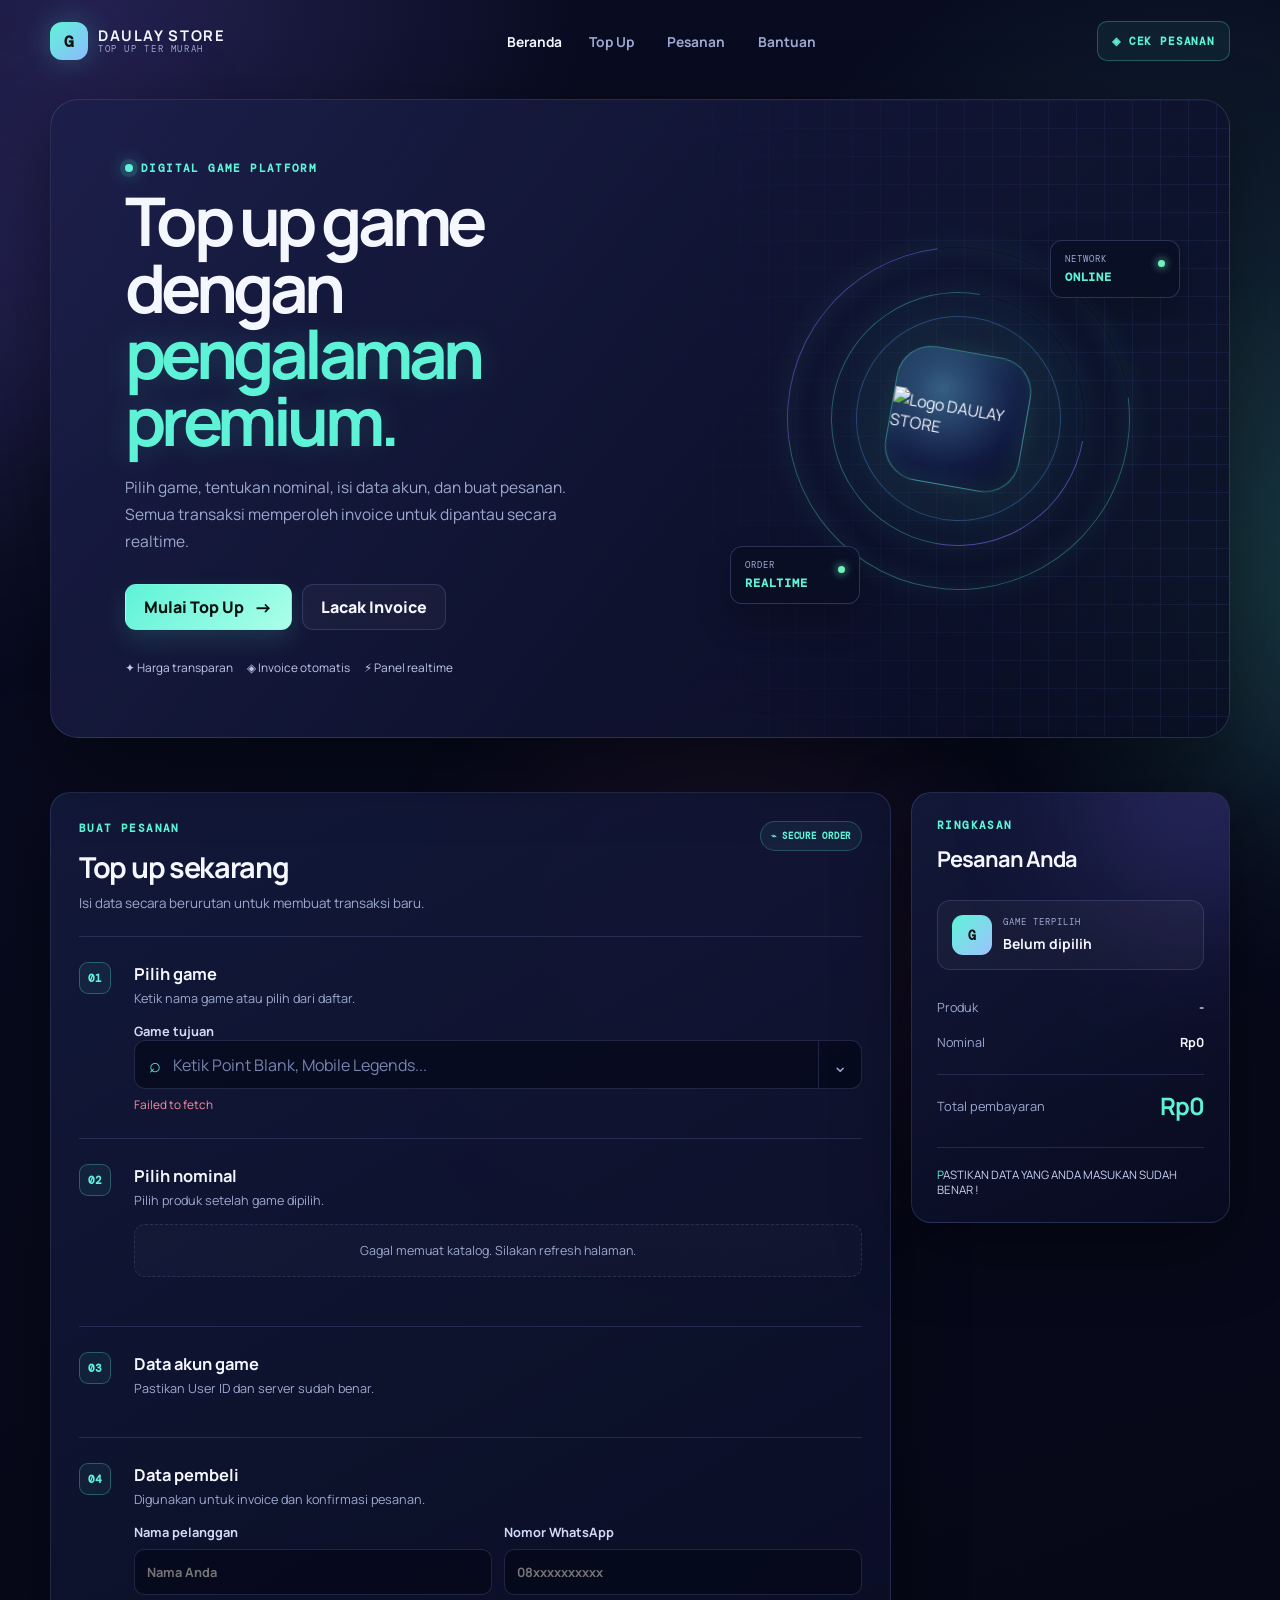
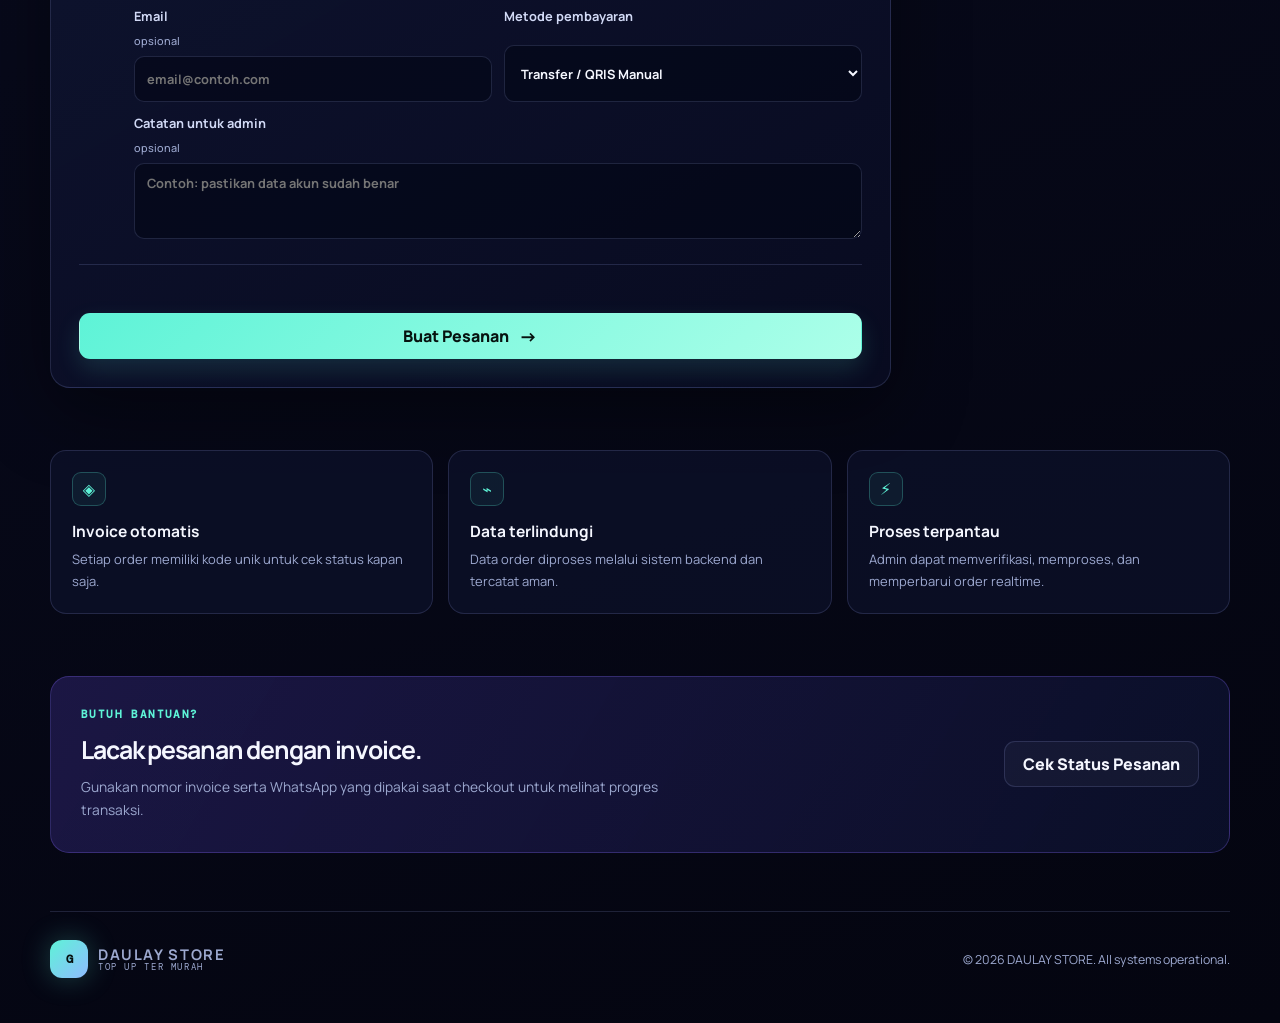
==== commit 0a7e5ac5: "Update index.html" ====
--- a/storefront/index.html
+++ b/storefront/index.html
@@ -52,10 +52,9 @@
         <div class="orbit orbit-one"></div>
         <div class="orbit orbit-two"></div>
         <div class="orbit orbit-three"></div>
-        <div class="core-card">
-          <strong>G</strong>
-          <span>TOP UP</span>
-        </div>
+      <div class="core-card">
+  <img src="./assets/dsa.png" alt="Logo DAULAY STORE" />
+</div>
         <div class="signal-card signal-top"><small>NETWORK</small><b>ONLINE</b><i></i></div>
         <div class="signal-card signal-bottom"><small>ORDER</small><b>REALTIME</b><i></i></div>
       </div>
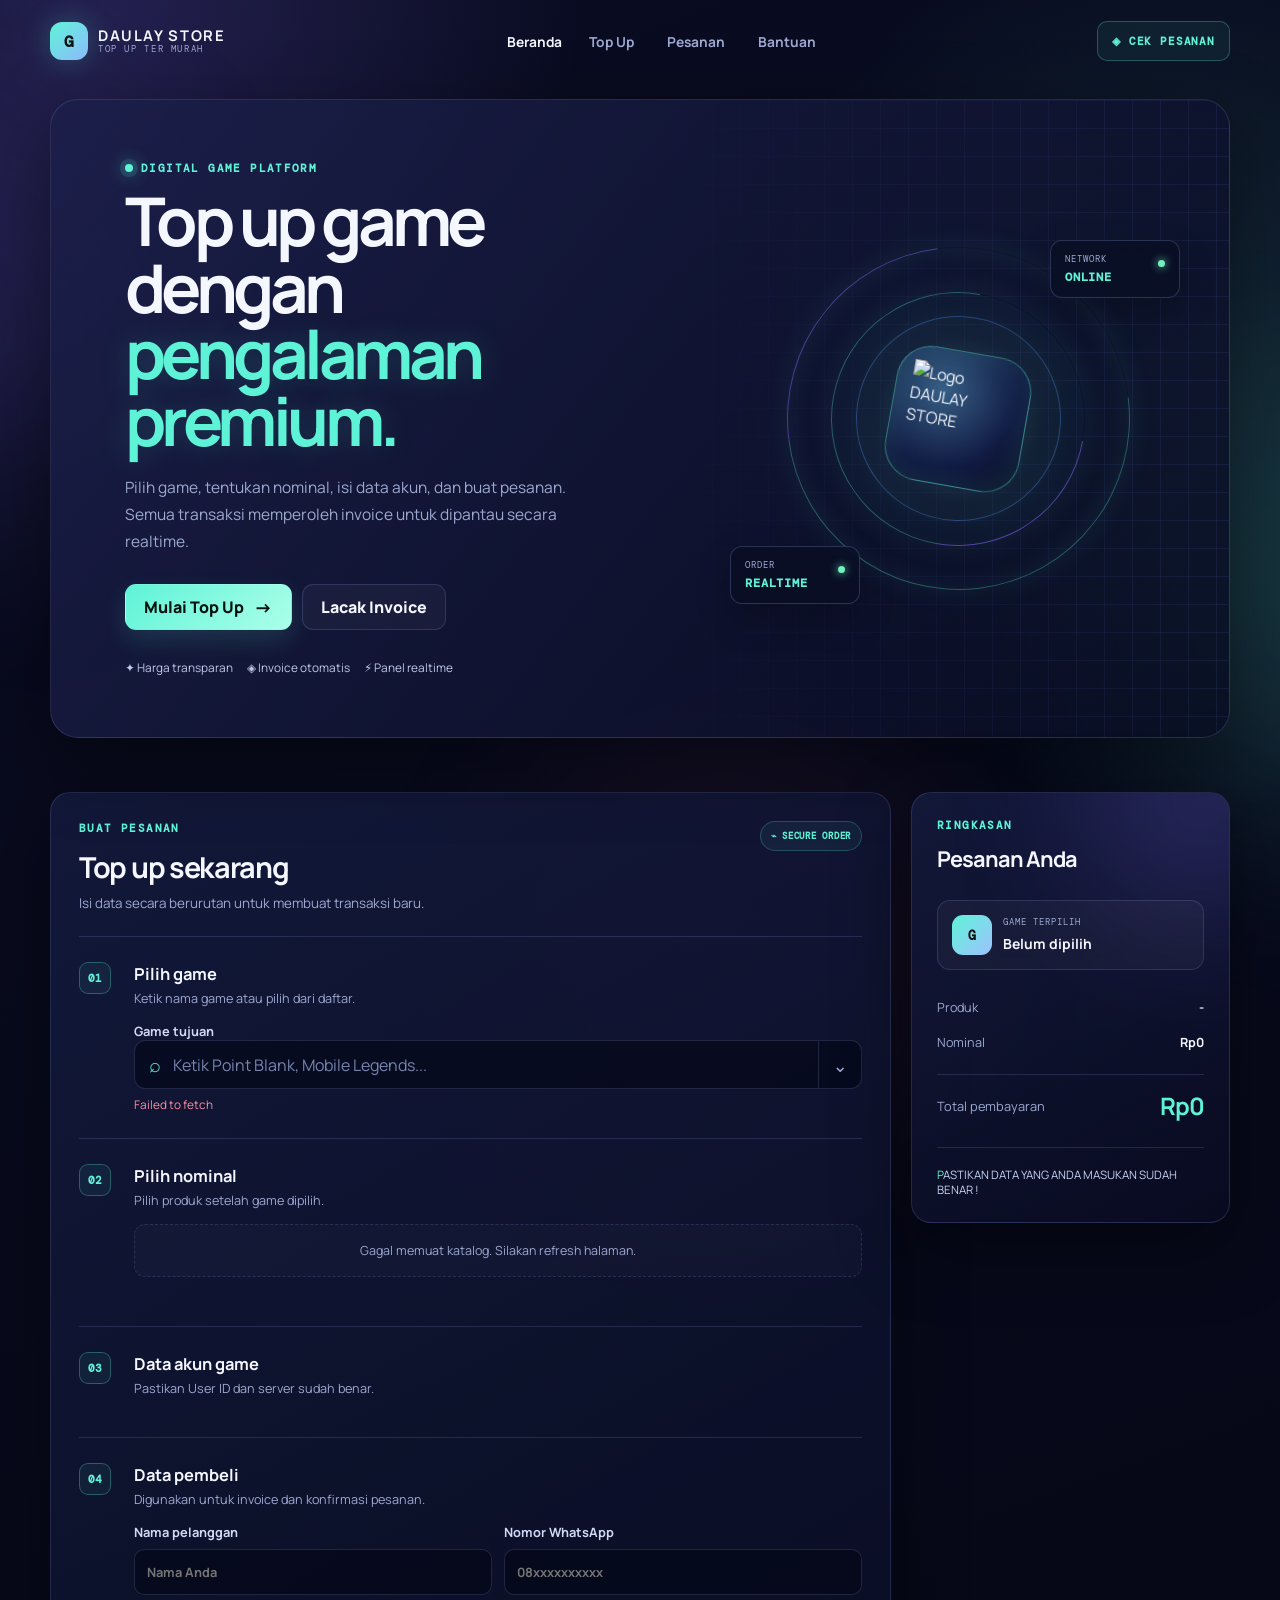
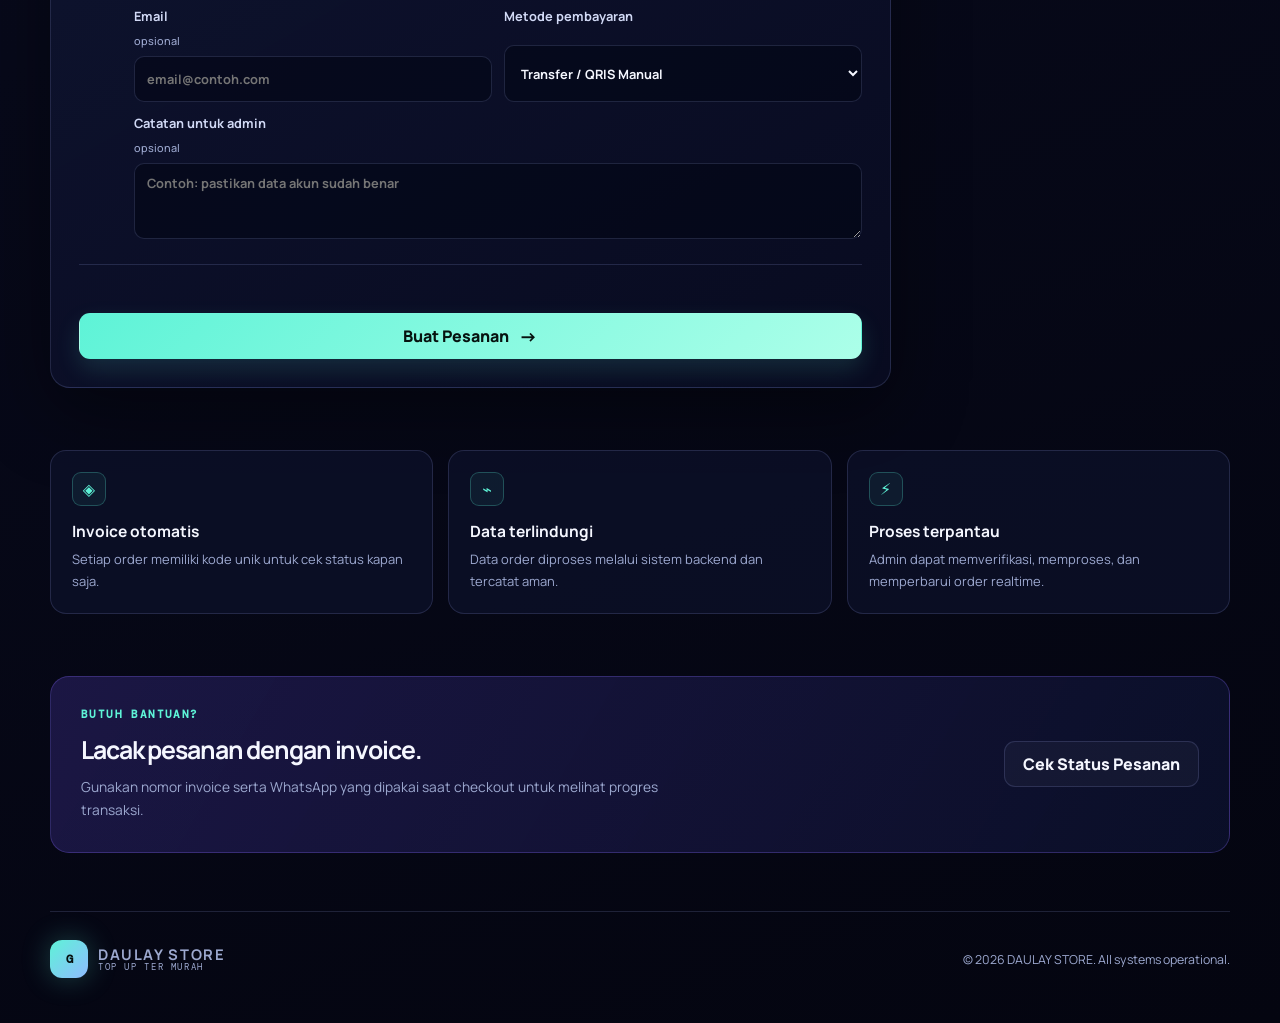
==== commit 033f9162: "Update index.html" ====
--- a/storefront/index.html
+++ b/storefront/index.html
@@ -52,8 +52,12 @@
         <div class="orbit orbit-one"></div>
         <div class="orbit orbit-two"></div>
         <div class="orbit orbit-three"></div>
-      <div class="core-card">
-  <img src="./assets/dsa.png" alt="Logo DAULAY STORE" />
+    <div class="core-card">
+  <img
+    class="store-logo"
+    src="./assets/dsa.png"
+    alt="Logo DAULAY STORE"
+  />
 </div>
         <div class="signal-card signal-top"><small>NETWORK</small><b>ONLINE</b><i></i></div>
         <div class="signal-card signal-bottom"><small>ORDER</small><b>REALTIME</b><i></i></div>
--- a/storefront/style.css
+++ b/storefront/style.css
@@ -327,3 +327,18 @@
     gap: 5px;
   }
 }
+
+
+/* Logo custom pada visual hero tengah */
+.core-card {
+  display: grid;
+  place-items: center;
+  overflow: hidden;
+}
+
+.core-card img {
+  display: block;
+  width: 78%;
+  height: 78%;
+  object-fit: contain;
+}
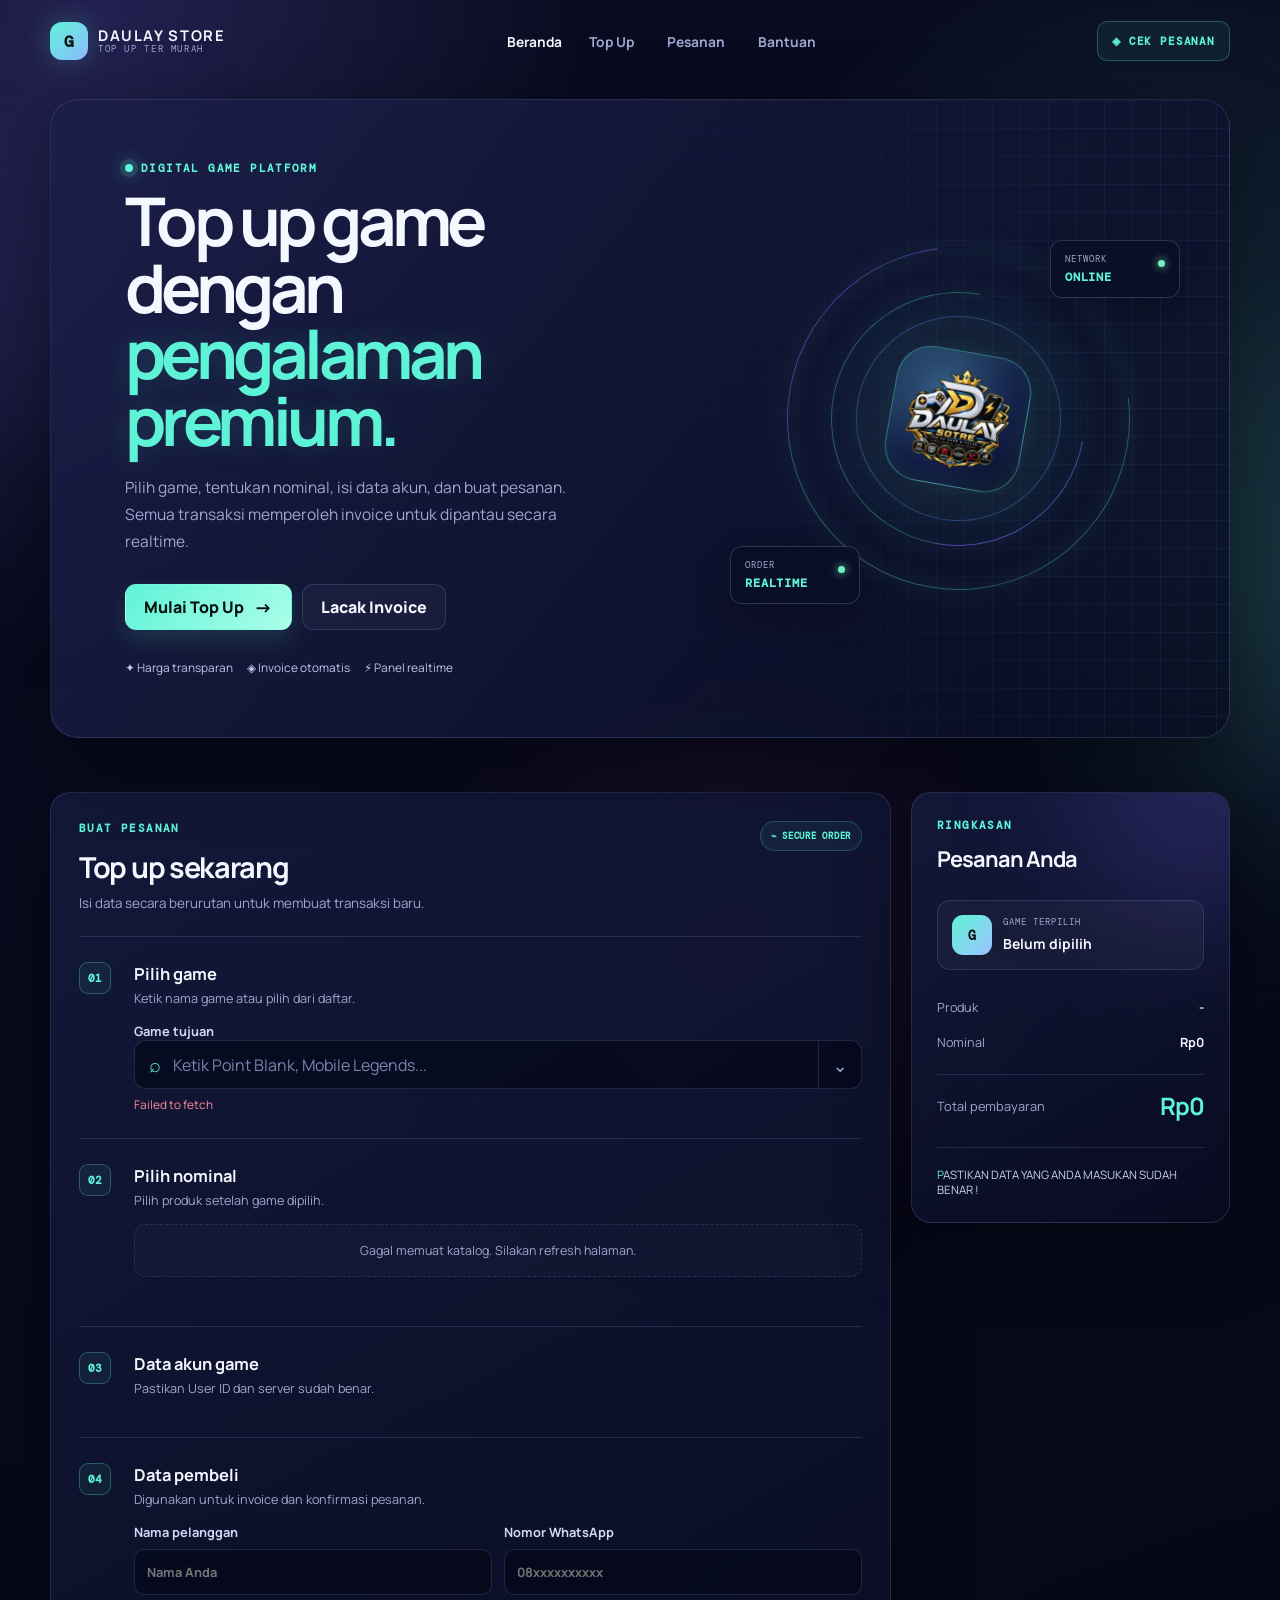
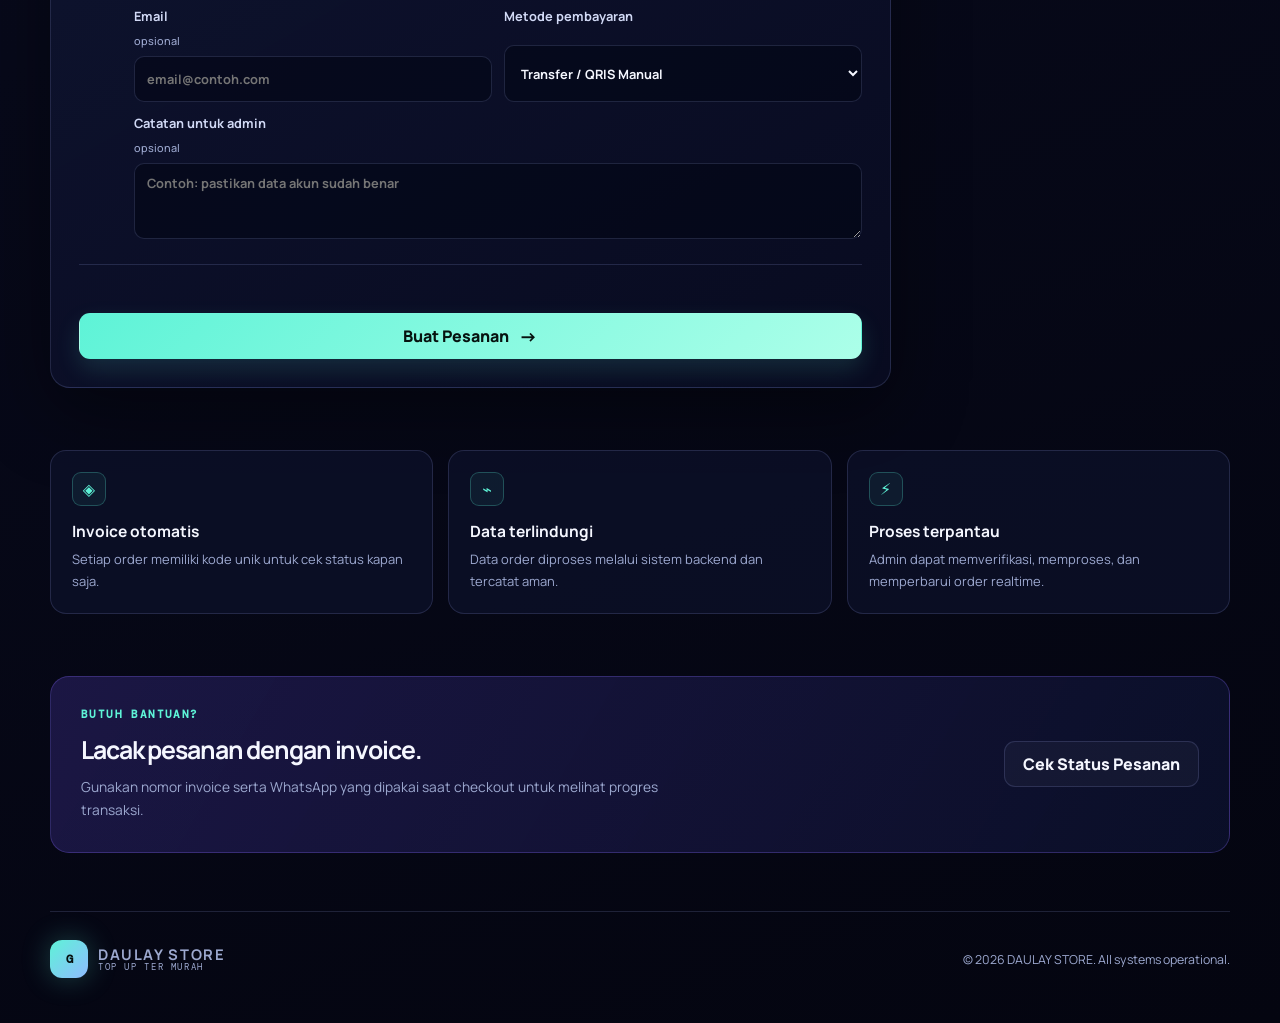
==== commit 31c89df5: "Update index.html" ====
--- a/storefront/index.html
+++ b/storefront/index.html
@@ -52,10 +52,10 @@
         <div class="orbit orbit-one"></div>
         <div class="orbit orbit-two"></div>
         <div class="orbit orbit-three"></div>
-    <div class="core-card">
+  <div class="core-card">
   <img
     class="store-logo"
-    src="./assets/dsa.png"
+    src="/assets/dsa.png"
     alt="Logo DAULAY STORE"
   />
 </div>
--- a/storefront/style.css
+++ b/storefront/style.css
@@ -330,15 +330,21 @@
 
 
 /* Logo custom pada visual hero tengah */
-.core-card {
-  display: grid;
-  place-items: center;
-  overflow: hidden;
-}
-
-.core-card img {
-  display: block;
-  width: 78%;
-  height: 78%;
-  object-fit: contain;
-}
+.hero-orbit .core-card {
+  display: grid !important;
+  place-items: center !important;
+  overflow: hidden !important;
+}
+
+.hero-orbit .core-card img {
+  display: block !important;
+  width: 78% !important;
+  height: 78% !important;
+  max-width: none !important;
+  max-height: none !important;
+  object-fit: contain !important;
+  opacity: 1 !important;
+  visibility: visible !important;
+  position: relative !important;
+  z-index: 10 !important;
+}
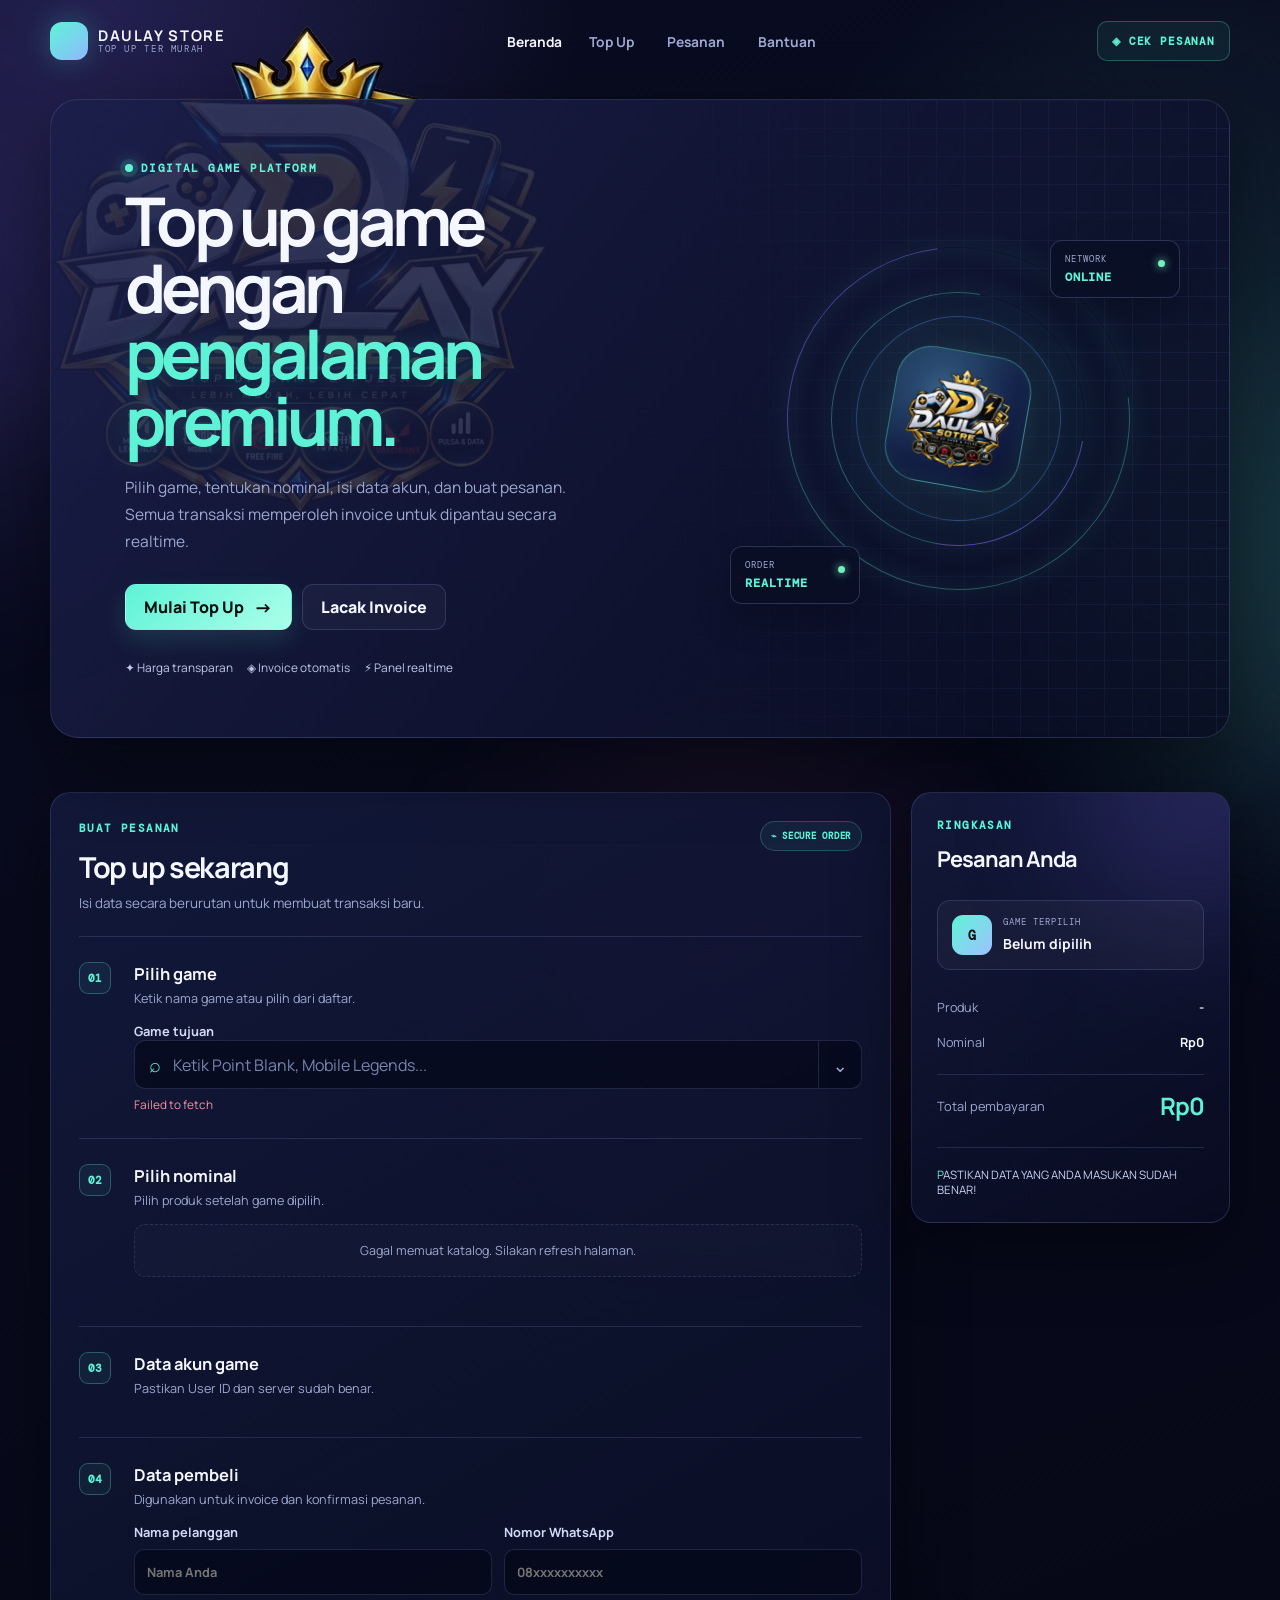
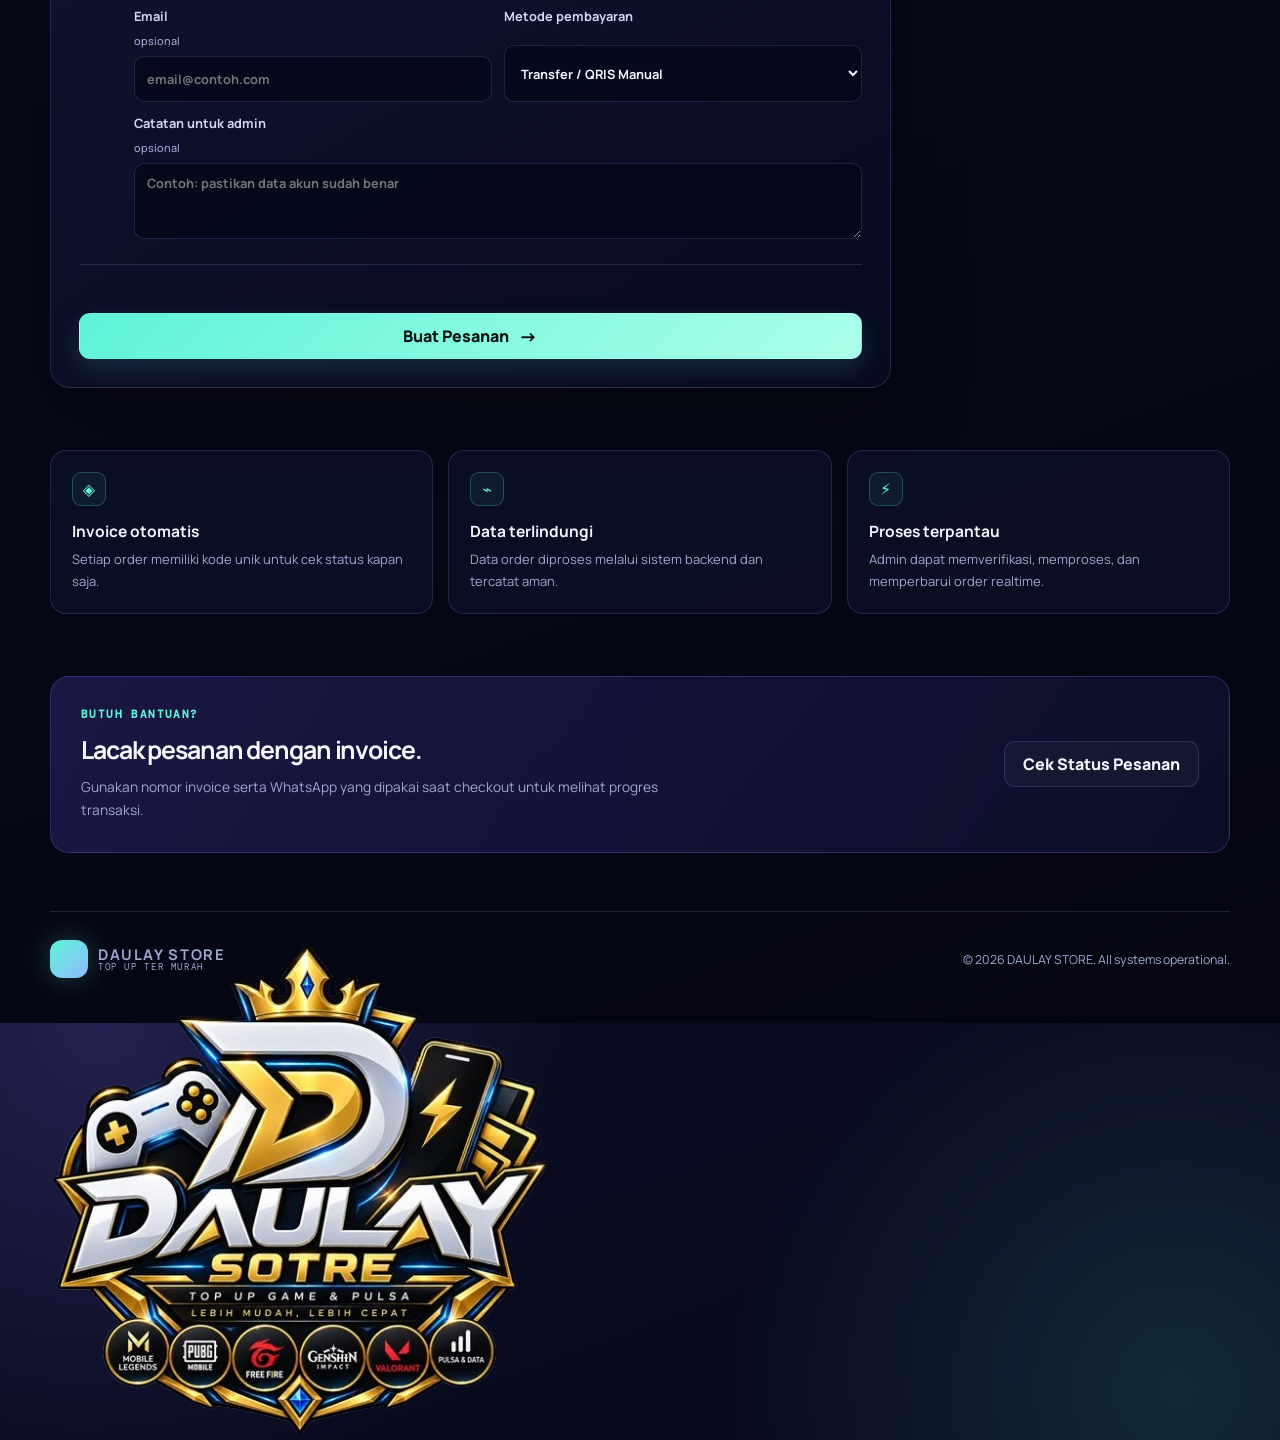
==== commit de4156b2: "Update index.html" ====
--- a/storefront/index.html
+++ b/storefront/index.html
@@ -4,7 +4,10 @@
   <meta charset="UTF-8" />
   <meta name="viewport" content="width=device-width, initial-scale=1.0" />
   <meta name="theme-color" content="#07091a" />
-  <meta name="description" content="Top up game modern, cepat, aman, dan tercatat otomatis." />
+  <meta
+    name="description"
+    content="Top up game modern, cepat, aman, dan tercatat otomatis."
+  />
   <title>DAULAY STORE — Top Up Game & Voucher</title>
   <link rel="stylesheet" href="./style.css" />
 </head>
@@ -15,8 +18,14 @@
 
   <header class="site-header">
     <a class="brand" href="#home" aria-label="DAULAY STORE Beranda">
-      <span class="brand-symbol">G</span>
-      <span class="brand-text"><b>DAULAY STORE</b><small>TOP UP TER MURAH</small></span>
+      <span class="brand-symbol">
+        <img src="/assets/dsa.png" alt="Logo DAULAY STORE" />
+      </span>
+
+      <span class="brand-text">
+        <b>DAULAY STORE</b>
+        <small>TOP UP TER MURAH</small>
+      </span>
     </a>
 
     <nav class="top-nav" aria-label="Navigasi utama">
@@ -34,13 +43,32 @@
   <main id="home" class="site-main">
     <section class="hero">
       <div class="hero-copy">
-        <p class="eyebrow"><span class="status-dot"></span> DIGITAL GAME PLATFORM</p>
+        <p class="eyebrow">
+          <span class="status-dot"></span>
+          DIGITAL GAME PLATFORM
+        </p>
+
         <h1>Top up game dengan <span>pengalaman premium.</span></h1>
-        <p class="hero-description">Pilih game, tentukan nominal, isi data akun, dan buat pesanan. Semua transaksi memperoleh invoice untuk dipantau secara realtime.</p>
+
+        <p class="hero-description">
+          Pilih game, tentukan nominal, isi data akun, dan buat pesanan.
+          Semua transaksi memperoleh invoice untuk dipantau secara realtime.
+        </p>
+
         <div class="hero-actions">
-          <a class="button button-primary" href="#topup">Mulai Top Up <span>→</span></a>
-          <button type="button" class="button button-secondary" data-open-track>Lacak Invoice</button>
-        </div>
+          <a class="button button-primary" href="#topup">
+            Mulai Top Up <span>→</span>
+          </a>
+
+          <button
+            type="button"
+            class="button button-secondary"
+            data-open-track
+          >
+            Lacak Invoice
+          </button>
+        </div>
+
         <div class="hero-points">
           <span>✦ Harga transparan</span>
           <span>◈ Invoice otomatis</span>
@@ -52,15 +80,26 @@
         <div class="orbit orbit-one"></div>
         <div class="orbit orbit-two"></div>
         <div class="orbit orbit-three"></div>
-  <div class="core-card">
-  <img
-    class="store-logo"
-    src="/assets/dsa.png"
-    alt="Logo DAULAY STORE"
-  />
-</div>
-        <div class="signal-card signal-top"><small>NETWORK</small><b>ONLINE</b><i></i></div>
-        <div class="signal-card signal-bottom"><small>ORDER</small><b>REALTIME</b><i></i></div>
+
+        <div class="core-card">
+          <img
+            class="store-logo"
+            src="/assets/dsa.png"
+            alt="Logo DAULAY STORE"
+          />
+        </div>
+
+        <div class="signal-card signal-top">
+          <small>NETWORK</small>
+          <b>ONLINE</b>
+          <i></i>
+        </div>
+
+        <div class="signal-card signal-bottom">
+          <small>ORDER</small>
+          <b>REALTIME</b>
+          <i></i>
+        </div>
       </div>
     </section>
 
@@ -72,120 +111,347 @@
             <h2>Top up sekarang</h2>
             <p>Isi data secara berurutan untuk membuat transaksi baru.</p>
           </div>
+
           <span class="secure-chip">⌁ SECURE ORDER</span>
         </div>
 
         <form id="checkout-form" novalidate>
           <section class="form-step">
             <div class="step-number">01</div>
+
             <div class="step-content">
-              <div class="step-title"><h3>Pilih game</h3><p>Ketik nama game atau pilih dari daftar.</p></div>
+              <div class="step-title">
+                <h3>Pilih game</h3>
+                <p>Ketik nama game atau pilih dari daftar.</p>
+              </div>
+
               <label class="field-label" for="game-input">Game tujuan</label>
+
               <div class="game-picker" id="game-picker">
                 <span class="picker-icon">⌕</span>
-                <input id="game-input" type="text" placeholder="Ketik Point Blank, Mobile Legends..." autocomplete="off" />
-                <button id="game-picker-toggle" type="button" aria-label="Buka pilihan game">⌄</button>
-                <div id="game-dropdown" class="game-dropdown is-hidden"></div>
-              </div>
+
+                <input
+                  id="game-input"
+                  type="text"
+                  placeholder="Ketik Point Blank, Mobile Legends..."
+                  autocomplete="off"
+                />
+
+                <button
+                  id="game-picker-toggle"
+                  type="button"
+                  aria-label="Buka pilihan game"
+                >
+                  ⌄
+                </button>
+
+                <div
+                  id="game-dropdown"
+                  class="game-dropdown is-hidden"
+                ></div>
+              </div>
+
               <p id="game-picker-message" class="field-message"></p>
             </div>
           </section>
 
           <section class="form-step" id="product-step">
             <div class="step-number">02</div>
+
             <div class="step-content">
-              <div class="step-title"><h3>Pilih nominal</h3><p>Pilih produk setelah game dipilih.</p></div>
+              <div class="step-title">
+                <h3>Pilih nominal</h3>
+                <p>Pilih produk setelah game dipilih.</p>
+              </div>
+
               <div id="product-options" class="product-options">
-                <div class="empty-selection">Pilih game terlebih dahulu untuk melihat nominal.</div>
-              </div>
+                <div class="empty-selection">
+                  Pilih game terlebih dahulu untuk melihat nominal.
+                </div>
+              </div>
+
               <p id="product-message" class="field-message"></p>
             </div>
           </section>
 
           <section class="form-step" id="account-step">
             <div class="step-number">03</div>
+
             <div class="step-content">
-              <div class="step-title"><h3>Data akun game</h3><p>Pastikan User ID dan server sudah benar.</p></div>
+              <div class="step-title">
+                <h3>Data akun game</h3>
+                <p>Pastikan User ID dan server sudah benar.</p>
+              </div>
+
               <div id="dynamic-account-fields" class="form-grid"></div>
             </div>
           </section>
 
           <section class="form-step">
             <div class="step-number">04</div>
+
             <div class="step-content">
-              <div class="step-title"><h3>Data pembeli</h3><p>Digunakan untuk invoice dan konfirmasi pesanan.</p></div>
+              <div class="step-title">
+                <h3>Data pembeli</h3>
+                <p>Digunakan untuk invoice dan konfirmasi pesanan.</p>
+              </div>
+
               <div class="form-grid form-grid-two">
-                <label class="form-field">Nama pelanggan<input id="customer-name" type="text" maxlength="100" placeholder="Nama Anda" required /></label>
-                <label class="form-field">Nomor WhatsApp<input id="customer-phone" type="tel" inputmode="numeric" maxlength="16" placeholder="08xxxxxxxxxx" required /></label>
-                <label class="form-field">Email <em>opsional</em><input id="customer-email" type="email" maxlength="150" placeholder="email@contoh.com" /></label>
-                <label class="form-field">Metode pembayaran<select id="payment-method"><option value="manual_transfer">Transfer / QRIS Manual</option></select></label>
-              </div>
-              <label class="form-field">Catatan untuk admin <em>opsional</em><textarea id="customer-note" rows="3" maxlength="1000" placeholder="Contoh: pastikan data akun sudah benar"></textarea></label>
+                <label class="form-field">
+                  Nama pelanggan
+                  <input
+                    id="customer-name"
+                    type="text"
+                    maxlength="100"
+                    placeholder="Nama Anda"
+                    required
+                  />
+                </label>
+
+                <label class="form-field">
+                  Nomor WhatsApp
+                  <input
+                    id="customer-phone"
+                    type="tel"
+                    inputmode="numeric"
+                    maxlength="16"
+                    placeholder="08xxxxxxxxxx"
+                    required
+                  />
+                </label>
+
+                <label class="form-field">
+                  Email <em>opsional</em>
+                  <input
+                    id="customer-email"
+                    type="email"
+                    maxlength="150"
+                    placeholder="email@contoh.com"
+                  />
+                </label>
+
+                <label class="form-field">
+                  Metode pembayaran
+                  <select id="payment-method">
+                    <option value="manual_transfer">
+                      Transfer / QRIS Manual
+                    </option>
+                  </select>
+                </label>
+              </div>
+
+              <label class="form-field">
+                Catatan untuk admin <em>opsional</em>
+                <textarea
+                  id="customer-note"
+                  rows="3"
+                  maxlength="1000"
+                  placeholder="Contoh: pastikan data akun sudah benar"
+                ></textarea>
+              </label>
             </div>
           </section>
 
           <p id="checkout-message" class="form-message" role="status"></p>
-          <button id="create-order-button" type="submit" class="button button-primary button-submit">Buat Pesanan <span>→</span></button>
+
+          <button
+            id="create-order-button"
+            type="submit"
+            class="button button-primary button-submit"
+          >
+            Buat Pesanan <span>→</span>
+          </button>
         </form>
       </div>
 
       <aside class="summary-card">
         <div class="summary-glow"></div>
-        <div class="summary-heading"><p class="eyebrow">RINGKASAN</p><h2>Pesanan Anda</h2></div>
-        <div class="summary-game"><span class="summary-game-icon" id="summary-game-icon">G</span><div><small>GAME TERPILIH</small><strong id="summary-game-name">Belum dipilih</strong></div></div>
-        <div class="summary-line"><span>Produk</span><b id="summary-product-name">-</b></div>
-        <div class="summary-line"><span>Nominal</span><b id="summary-product-price">Rp0</b></div>
+
+        <div class="summary-heading">
+          <p class="eyebrow">RINGKASAN</p>
+          <h2>Pesanan Anda</h2>
+        </div>
+
+        <div class="summary-game">
+          <span class="summary-game-icon" id="summary-game-icon">G</span>
+
+          <div>
+            <small>GAME TERPILIH</small>
+            <strong id="summary-game-name">Belum dipilih</strong>
+          </div>
+        </div>
+
+        <div class="summary-line">
+          <span>Produk</span>
+          <b id="summary-product-name">-</b>
+        </div>
+
+        <div class="summary-line">
+          <span>Nominal</span>
+          <b id="summary-product-price">Rp0</b>
+        </div>
+
         <div class="summary-divider"></div>
-        <div class="summary-total"><span>Total pembayaran</span><strong id="checkout-total">Rp0</strong></div>
-        <div class="summary-trust"><span>PASTIKAN DATA YANG ANDA MASUKAN SUDAH BENAR !</span></div>
+
+        <div class="summary-total">
+          <span>Total pembayaran</span>
+          <strong id="checkout-total">Rp0</strong>
+        </div>
+
+        <div class="summary-trust">
+          <span>PASTIKAN DATA YANG ANDA MASUKAN SUDAH BENAR!</span>
+        </div>
       </aside>
     </section>
 
     <section class="benefit-section">
-      <article><span class="benefit-icon">◈</span><h3>Invoice otomatis</h3><p>Setiap order memiliki kode unik untuk cek status kapan saja.</p></article>
-      <article><span class="benefit-icon">⌁</span><h3>Data terlindungi</h3><p>Data order diproses melalui sistem backend dan tercatat aman.</p></article>
-      <article><span class="benefit-icon">⚡</span><h3>Proses terpantau</h3><p>Admin dapat memverifikasi, memproses, dan memperbarui order realtime.</p></article>
+      <article>
+        <span class="benefit-icon">◈</span>
+        <h3>Invoice otomatis</h3>
+        <p>Setiap order memiliki kode unik untuk cek status kapan saja.</p>
+      </article>
+
+      <article>
+        <span class="benefit-icon">⌁</span>
+        <h3>Data terlindungi</h3>
+        <p>Data order diproses melalui sistem backend dan tercatat aman.</p>
+      </article>
+
+      <article>
+        <span class="benefit-icon">⚡</span>
+        <h3>Proses terpantau</h3>
+        <p>Admin dapat memverifikasi, memproses, dan memperbarui order realtime.</p>
+      </article>
     </section>
 
     <section id="help" class="help-section">
-      <div><p class="eyebrow">BUTUH BANTUAN?</p><h2>Lacak pesanan dengan invoice.</h2><p>Gunakan nomor invoice serta WhatsApp yang dipakai saat checkout untuk melihat progres transaksi.</p></div>
-      <button type="button" class="button button-secondary" data-open-track>Cek Status Pesanan</button>
+      <div>
+        <p class="eyebrow">BUTUH BANTUAN?</p>
+        <h2>Lacak pesanan dengan invoice.</h2>
+        <p>
+          Gunakan nomor invoice serta WhatsApp yang dipakai saat checkout untuk
+          melihat progres transaksi.
+        </p>
+      </div>
+
+      <button type="button" class="button button-secondary" data-open-track>
+        Cek Status Pesanan
+      </button>
     </section>
   </main>
 
   <footer class="site-footer">
-    <a class="brand" href="#home"><span class="brand-symbol">G</span><span class="brand-text"><b>DAULAY STORE</b><small>TOP UP TER MURAH</small></span></a>
+    <a class="brand" href="#home">
+      <span class="brand-symbol">
+        <img src="/assets/dsa.png" alt="Logo DAULAY STORE" />
+      </span>
+
+      <span class="brand-text">
+        <b>DAULAY STORE</b>
+        <small>TOP UP TER MURAH</small>
+      </span>
+    </a>
+
     <p>© <span id="year"></span> DAULAY STORE. All systems operational.</p>
   </footer>
 
-  <div id="track-modal" class="modal is-hidden" role="dialog" aria-modal="true" aria-label="Lacak pesanan">
+  <div
+    id="track-modal"
+    class="modal is-hidden"
+    role="dialog"
+    aria-modal="true"
+    aria-label="Lacak pesanan"
+  >
     <div class="modal-backdrop" data-close-track></div>
+
     <section class="track-panel">
-      <button class="modal-close" type="button" data-close-track aria-label="Tutup">×</button>
+      <button
+        class="modal-close"
+        type="button"
+        data-close-track
+        aria-label="Tutup"
+      >
+        ×
+      </button>
+
       <p class="eyebrow">LACAK TRANSAKSI</p>
       <h2>Cek status pesanan</h2>
+
       <p>Masukkan invoice dan nomor WhatsApp yang digunakan saat checkout.</p>
+
       <form id="track-form" class="track-form">
-        <label class="form-field">Nomor invoice<input id="order-code" name="orderCode" type="text" placeholder="GMS-20260913-XXXXXX" required /></label>
-        <label class="form-field">Nomor WhatsApp<input id="track-phone" name="phone" type="tel" inputmode="numeric" placeholder="08xxxxxxxxxx" required /></label>
-        <button type="submit" class="button button-primary button-submit">Cek Pesanan <span>→</span></button>
+        <label class="form-field">
+          Nomor invoice
+          <input
+            id="order-code"
+            name="orderCode"
+            type="text"
+            placeholder="GMS-20260913-XXXXXX"
+            required
+          />
+        </label>
+
+        <label class="form-field">
+          Nomor WhatsApp
+          <input
+            id="track-phone"
+            name="phone"
+            type="tel"
+            inputmode="numeric"
+            placeholder="08xxxxxxxxxx"
+            required
+          />
+        </label>
+
+        <button type="submit" class="button button-primary button-submit">
+          Cek Pesanan <span>→</span>
+        </button>
       </form>
+
       <p id="track-message" class="form-message" role="status"></p>
       <div id="track-result" class="track-result is-hidden"></div>
     </section>
   </div>
 
-  <div id="success-modal" class="modal is-hidden" role="dialog" aria-modal="true" aria-label="Order berhasil">
+  <div
+    id="success-modal"
+    class="modal is-hidden"
+    role="dialog"
+    aria-modal="true"
+    aria-label="Order berhasil"
+  >
     <div class="modal-backdrop" data-close-success></div>
+
     <section class="success-panel">
       <div class="success-symbol">✓</div>
+
       <p class="eyebrow">ORDER BERHASIL DIBUAT</p>
       <h2>Simpan invoice Anda</h2>
+
       <p id="success-product-text"></p>
-      <div class="invoice-box"><span>NOMOR INVOICE</span><strong id="success-order-code">-</strong></div>
-      <div class="success-total"><span>Total pembayaran</span><strong id="success-total-amount">Rp0</strong></div>
-      <p class="success-note">Gunakan nomor invoice dan WhatsApp Anda pada menu Pesanan untuk memantau status transaksi.</p>
-      <button id="close-success-button" type="button" class="button button-primary button-submit">Selesai</button>
+
+      <div class="invoice-box">
+        <span>NOMOR INVOICE</span>
+        <strong id="success-order-code">-</strong>
+      </div>
+
+      <div class="success-total">
+        <span>Total pembayaran</span>
+        <strong id="success-total-amount">Rp0</strong>
+      </div>
+
+      <p class="success-note">
+        Gunakan nomor invoice dan WhatsApp Anda pada menu Pesanan untuk
+        memantau status transaksi.
+      </p>
+
+      <button
+        id="close-success-button"
+        type="button"
+        class="button button-primary button-submit"
+      >
+        Selesai
+      </button>
     </section>
   </div>
 
--- a/storefront/style.css
+++ b/storefront/style.css
@@ -329,14 +329,14 @@
 }
 
 
-/* Logo custom pada visual hero tengah */
+/* Logo asli DAULAY STORE di tengah hero */
 .hero-orbit .core-card {
   display: grid !important;
   place-items: center !important;
   overflow: hidden !important;
 }
 
-.hero-orbit .core-card img {
+.hero-orbit .core-card .store-logo {
   display: block !important;
   width: 78% !important;
   height: 78% !important;
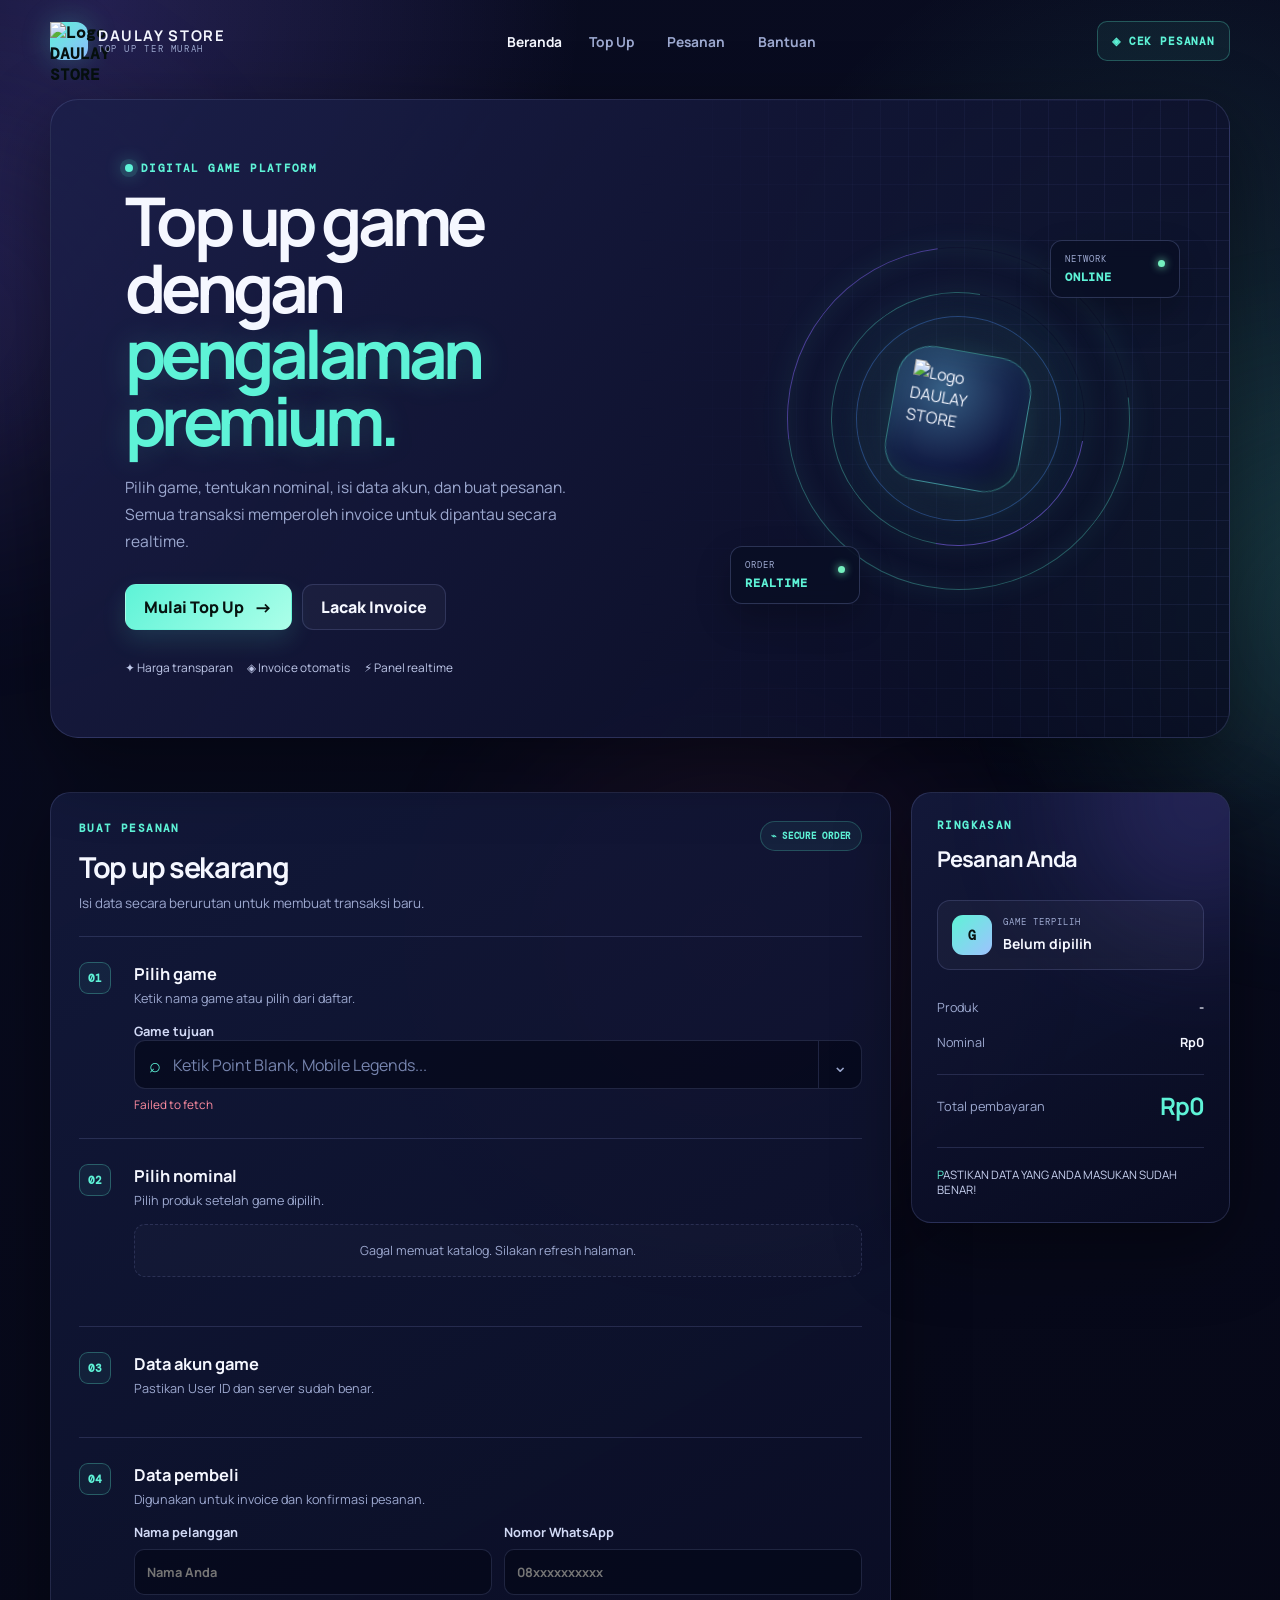
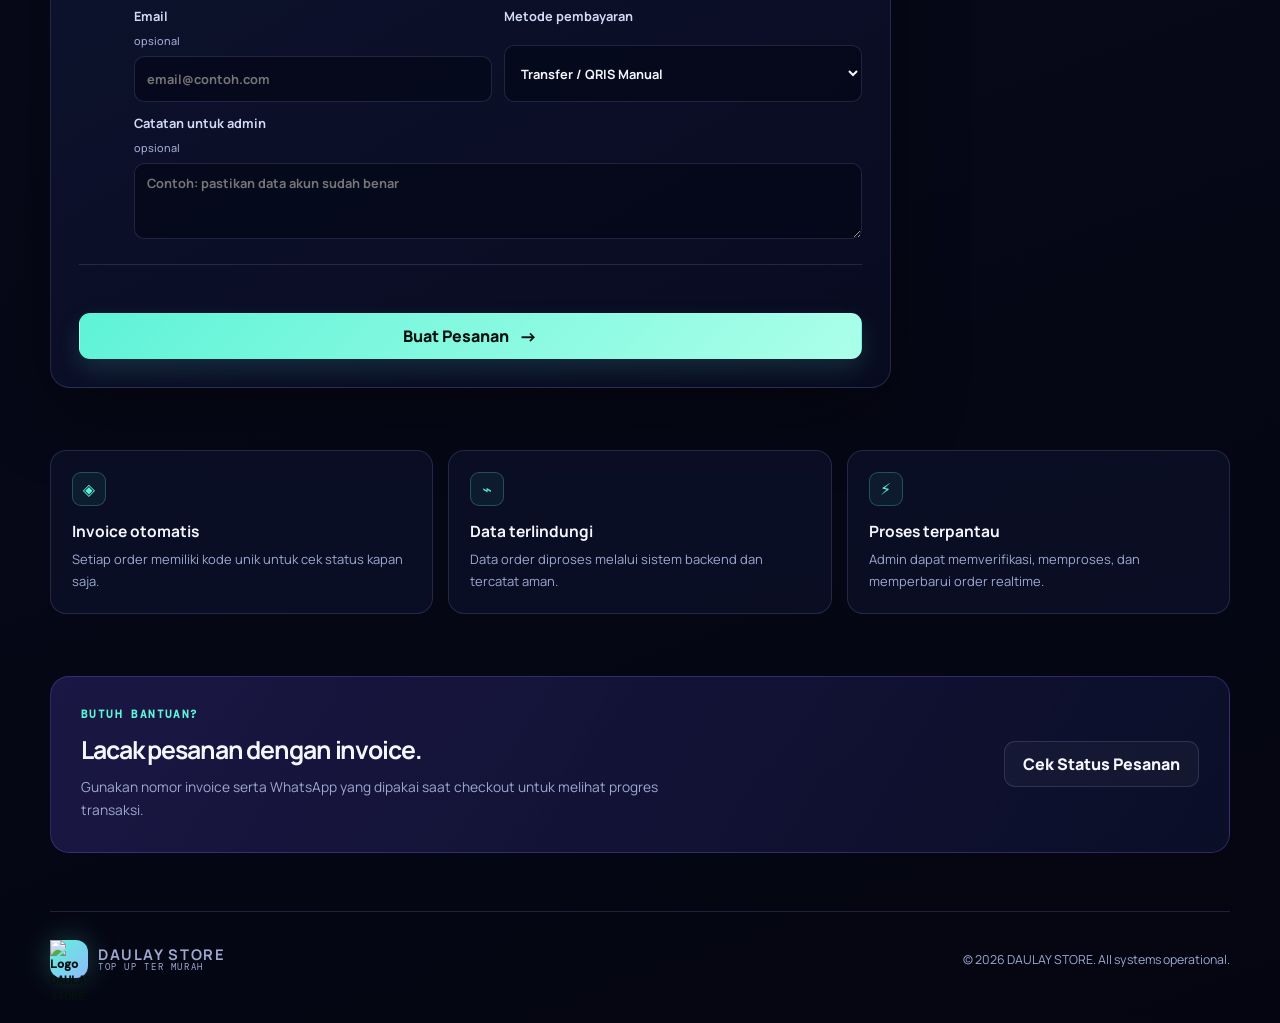
==== commit 8a0ef96c: "Update index.html" ====
--- a/storefront/index.html
+++ b/storefront/index.html
@@ -19,7 +19,7 @@
   <header class="site-header">
     <a class="brand" href="#home" aria-label="DAULAY STORE Beranda">
       <span class="brand-symbol">
-        <img src="/assets/dsa.png" alt="Logo DAULAY STORE" />
+        <img src="./assets/dsa.png" alt="Logo DAULAY STORE" />
       </span>
 
       <span class="brand-text">
@@ -84,7 +84,7 @@
         <div class="core-card">
           <img
             class="store-logo"
-            src="/assets/dsa.png"
+            src="./assets/dsa.png"
             alt="Logo DAULAY STORE"
           />
         </div>
@@ -343,7 +343,7 @@
   <footer class="site-footer">
     <a class="brand" href="#home">
       <span class="brand-symbol">
-        <img src="/assets/dsa.png" alt="Logo DAULAY STORE" />
+        <img src="./assets/dsa.png" alt="Logo DAULAY STORE" />
       </span>
 
       <span class="brand-text">
